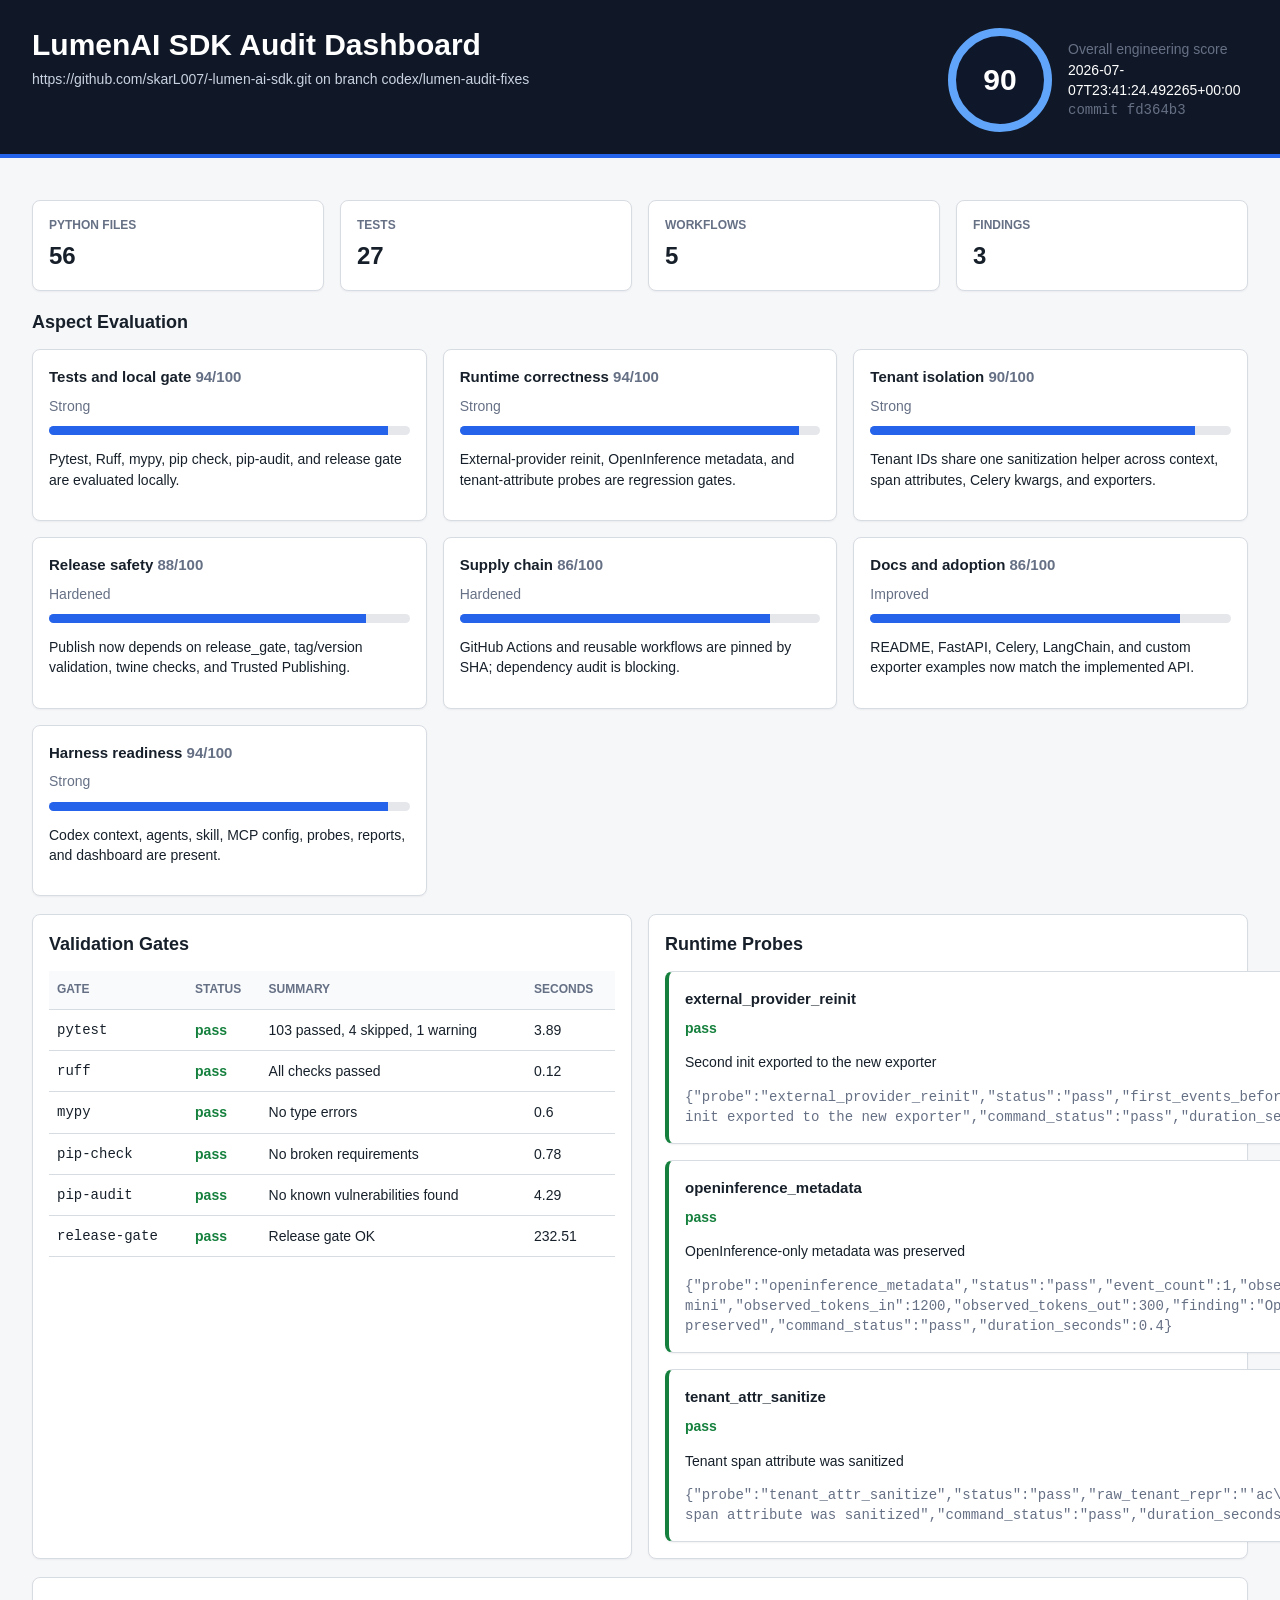
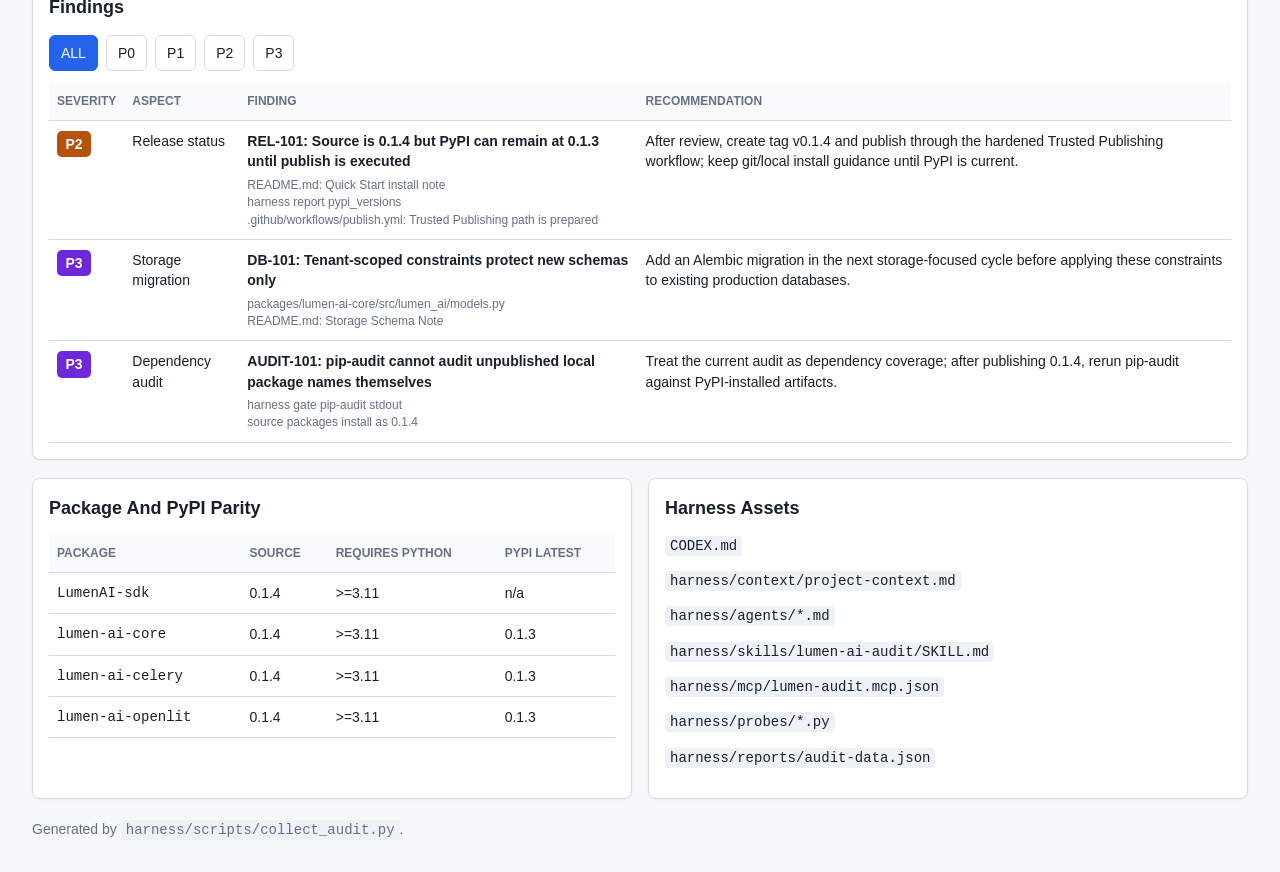
==== harness/dashboard/index.html @ 57452b46 "fix: harden lumen sdk runtime and release gate" ====
<!doctype html>
<html lang="en">
<head>
  <meta charset="utf-8">
  <meta name="viewport" content="width=device-width, initial-scale=1">
  <link rel="icon" href="data:,">
  <title>LumenAI SDK Audit Dashboard</title>
  <style>
    :root {
      --bg: #f6f7f9;
      --panel: #ffffff;
      --ink: #17202a;
      --muted: #667085;
      --line: #d7dce2;
      --blue: #2563eb;
      --green: #15803d;
      --amber: #b45309;
      --red: #b91c1c;
      --violet: #6d28d9;
    }
    * { box-sizing: border-box; }
    body {
      margin: 0;
      background: var(--bg);
      color: var(--ink);
      font-family: Inter, Segoe UI, Arial, sans-serif;
      font-size: 14px;
      line-height: 1.45;
      letter-spacing: 0;
    }
    header {
      background: #101827;
      color: #fff;
      padding: 28px 32px 22px;
      border-bottom: 4px solid var(--blue);
    }
    .wrap { max-width: 1280px; margin: 0 auto; }
    .topline { display: flex; justify-content: space-between; gap: 20px; align-items: flex-start; flex-wrap: wrap; }
    h1 { margin: 0 0 8px; font-size: 30px; line-height: 1.1; font-weight: 760; }
    h2 { margin: 0 0 14px; font-size: 18px; }
    h3 { margin: 0 0 8px; font-size: 15px; }
    .sub { color: #c8d2e0; max-width: 760px; }
    .scorebox {
      display: grid;
      grid-template-columns: 110px 170px;
      gap: 10px;
      align-items: center;
      min-width: 300px;
    }
    .score {
      width: 104px;
      height: 104px;
      border: 8px solid #60a5fa;
      border-radius: 50%;
      display: grid;
      place-items: center;
      font-size: 30px;
      font-weight: 800;
      background: #0f172a;
    }
    main { padding: 24px 32px 40px; }
    .grid { display: grid; gap: 16px; }
    .cols-4 { grid-template-columns: repeat(4, minmax(0, 1fr)); }
    .cols-3 { grid-template-columns: repeat(3, minmax(0, 1fr)); }
    .cols-2 { grid-template-columns: repeat(2, minmax(0, 1fr)); }
    section { margin-top: 18px; }
    .panel {
      background: var(--panel);
      border: 1px solid var(--line);
      border-radius: 8px;
      padding: 16px;
      box-shadow: 0 1px 2px rgba(16, 24, 40, 0.05);
    }
    .metric .label { color: var(--muted); font-size: 12px; text-transform: uppercase; font-weight: 700; }
    .metric .value { font-size: 24px; font-weight: 780; margin-top: 5px; }
    .bar { height: 9px; background: #e5e7eb; border-radius: 99px; overflow: hidden; margin-top: 10px; }
    .bar span { display: block; height: 100%; background: var(--blue); }
    .status-pass { color: var(--green); font-weight: 760; }
    .status-fail { color: var(--red); font-weight: 760; }
    .status-skip { color: var(--amber); font-weight: 760; }
    .filters { display: flex; gap: 8px; flex-wrap: wrap; margin-bottom: 12px; }
    button {
      border: 1px solid var(--line);
      background: #fff;
      color: var(--ink);
      border-radius: 6px;
      min-height: 34px;
      padding: 7px 11px;
      cursor: pointer;
      font: inherit;
    }
    button.active { background: var(--blue); color: #fff; border-color: var(--blue); }
    table { width: 100%; border-collapse: collapse; }
    th, td { border-bottom: 1px solid var(--line); padding: 10px 8px; text-align: left; vertical-align: top; }
    th { font-size: 12px; text-transform: uppercase; color: var(--muted); background: #f8fafc; }
    .sev { display: inline-block; min-width: 34px; text-align: center; border-radius: 5px; padding: 3px 6px; color: #fff; font-weight: 760; }
    .P0 { background: #7f1d1d; }
    .P1 { background: var(--red); }
    .P2 { background: var(--amber); }
    .P3 { background: var(--violet); }
    code { background: #eef2f7; padding: 2px 5px; border-radius: 4px; }
    .muted { color: var(--muted); }
    .mono { font-family: Consolas, ui-monospace, monospace; }
    .finding-title { font-weight: 760; }
    .evidence { color: var(--muted); font-size: 12px; margin-top: 5px; }
    .probe-pass { border-left: 4px solid var(--green); }
    .probe-fail { border-left: 4px solid var(--red); }
    .scroll { overflow-x: auto; }
    footer { color: var(--muted); padding: 20px 0 0; }
    @media (max-width: 900px) {
      header, main { padding-left: 18px; padding-right: 18px; }
      .cols-4, .cols-3, .cols-2 { grid-template-columns: 1fr; }
      .scorebox { grid-template-columns: 1fr; }
    }
  </style>
</head>
<body>
  <script type="application/json" id="audit-data">{"generated_at": "2026-07-07T23:41:24.492265+00:00", "repo": {"branch": "codex/lumen-audit-fixes", "commit": "fd364b3", "status": "## codex/lumen-audit-fixes\n M .github/workflows/benchmark.yml\n M .github/workflows/changelog.yml\n M .github/workflows/ci.yml\n M .github/workflows/linear-sync.yml\n M .github/workflows/publish.yml\n M README.md\n M examples/celery-background-tasks/main.py\n M examples/custom-exporter/main.py\n M examples/fastapi-quickstart/main.py\n M examples/langchain-cost-tracking/main.py\n M packages/lumen-ai-celery/pyproject.toml\n M packages/lumen-ai-celery/src/lumen_ai_celery/instrumentor.py\n M packages/lumen-ai-core/src/lumen_ai/__init__.py\n M packages/lumen-ai-core/src/lumen_ai/models.py\n M packages/lumen-ai-core/src/lumen_ai/processors/__init__.py\n M packages/lumen-ai-core/src/lumen_ai/processors/cost.py\n M packages/lumen-ai-core/src/lumen_ai/processors/normalizer.py\n M packages/lumen-ai-core/src/lumen_ai/processors/tenant.py\n M packages/lumen-ai-core/src/lumen_ai/providers.py\n M packages/lumen-ai-core/src/lumen_ai/sdk.py\n M packages/lumen-ai-core/src/lumen_ai/tracer.py\n M packages/lumen-ai-openlit/pyproject.toml\n M scripts/release_gate.py\n M tests/test_async_redis_exporter.py\n M tests/test_celery_lifecycle.py\n M tests/test_lifecycle.py\n M tests/test_public_api_contract.py\n M tests/test_tenant_sanitize.py\n?? CODEX.md\n?? harness/\n?? packages/lumen-ai-core/src/lumen_ai/runtime.py\n?? tests/test_event_metadata_fallback.py\n?? tests/test_examples_contract.py\n?? tests/test_models_tenant_constraints.py", "remote": "https://github.com/skarL007/-lumen-ai-sdk.git"}, "environment": {"python": "3.12.10 (tags/v3.12.10:0cc8128, Apr  8 2025, 12:21:36) [MSC v.1943 64 bit (AMD64)]", "executable": "<repo>\\.venv\\Scripts\\python.exe", "platform": "win32"}, "inventory": {"file_count": 199, "python_files": 56, "test_files": 27, "workflow_files": 5, "example_dirs": 6, "claude_agents": 6, "harness_agents": 4, "packages": [{"name": "LumenAI-sdk", "version": "0.1.4", "requires_python": ">=3.11", "dependencies": []}, {"name": "lumen-ai-core", "version": "0.1.4", "requires_python": ">=3.11", "dependencies": ["opentelemetry-api>=1.30.0", "opentelemetry-sdk>=1.30.0", "opentelemetry-instrumentation>=0.40b0", "redis>=5.0.0", "sqlalchemy>=2.0.0"]}, {"name": "lumen-ai-celery", "version": "0.1.4", "requires_python": ">=3.11", "dependencies": ["lumen-ai-core>=0.1.4", "celery>=5.3.0", "opentelemetry-instrumentation-celery>=0.40b0"]}, {"name": "lumen-ai-openlit", "version": "0.1.4", "requires_python": ">=3.11", "dependencies": ["lumen-ai-core>=0.1.4", "openlit>=1.0"]}]}, "pypi_versions": [{"package": "lumen-ai-core", "latest": "0.1.3", "status": "pass", "summary": "Passed", "stdout_tail": "lumen-ai-core (0.1.3)\nAvailable versions: 0.1.3, 0.1.2, 0.1.1, 0.1.0\n  INSTALLED: 0.1.4\n  LATEST:    0.1.3"}, {"package": "lumen-ai-celery", "latest": "0.1.3", "status": "pass", "summary": "Passed", "stdout_tail": "lumen-ai-celery (0.1.3)\nAvailable versions: 0.1.3, 0.1.2, 0.1.1, 0.1.0\n  INSTALLED: 0.1.4\n  LATEST:    0.1.3"}, {"package": "lumen-ai-openlit", "latest": "0.1.3", "status": "pass", "summary": "Passed", "stdout_tail": "lumen-ai-openlit (0.1.3)\nAvailable versions: 0.1.3, 0.1.2, 0.1.1, 0.1.0\n  INSTALLED: 0.1.4\n  LATEST:    0.1.3"}], "gates": [{"name": "pytest", "command": "<repo>\\.venv\\Scripts\\python.exe -m pytest tests -q", "exit_code": 0, "status": "pass", "duration_seconds": 3.89, "stdout_tail": ".....ssss............................................................... [ 67%]\n...................................                                      [100%]\n============================== warnings summary ===============================\n.venv\\Lib\\site-packages\\fastapi\\testclient.py:1\n  <repo>\\.venv\\Lib\\site-packages\\fastapi\\testclient.py:1: StarletteDeprecationWarning: Using `httpx` with `starlette.testclient` is deprecated; install `httpx2` instead.\n    from starlette.testclient import TestClient as TestClient  # noqa\n\n-- Docs: https://docs.pytest.org/en/stable/how-to/capture-warnings.html\n103 passed, 4 skipped, 1 warning in 2.91s", "stderr_tail": "", "summary": "103 passed, 4 skipped, 1 warning"}, {"name": "ruff", "command": "<repo>\\.venv\\Scripts\\python.exe -m ruff check packages/lumen-ai-core/src packages/lumen-ai-celery/src packages/lumen-ai-openlit/src --select E,F,W,I --ignore E501", "exit_code": 0, "status": "pass", "duration_seconds": 0.12, "stdout_tail": "All checks passed!", "stderr_tail": "", "summary": "All checks passed"}, {"name": "mypy", "command": "<repo>\\.venv\\Scripts\\python.exe -m mypy packages/lumen-ai-core/src/lumen_ai --ignore-missing-imports --no-error-summary", "exit_code": 0, "status": "pass", "duration_seconds": 0.6, "stdout_tail": "", "stderr_tail": "", "summary": "No type errors"}, {"name": "pip-check", "command": "<repo>\\.venv\\Scripts\\python.exe -m pip check", "exit_code": 0, "status": "pass", "duration_seconds": 0.78, "stdout_tail": "No broken requirements found.", "stderr_tail": "", "summary": "No broken requirements"}, {"name": "pip-audit", "command": "<repo>\\.venv\\Scripts\\python.exe -m pip_audit", "exit_code": 0, "status": "pass", "duration_seconds": 4.29, "stdout_tail": "Name             Skip Reason\n---------------- -------------------------------------------------------------------------------\nlumen-ai-celery  Dependency not found on PyPI and could not be audited: lumen-ai-celery (0.1.4)\nlumen-ai-core    Dependency not found on PyPI and could not be audited: lumen-ai-core (0.1.4)\nlumen-ai-openlit Dependency not found on PyPI and could not be audited: lumen-ai-openlit (0.1.4)", "stderr_tail": "No known vulnerabilities found", "summary": "No known vulnerabilities found"}, {"name": "release-gate", "command": "<repo>\\.venv\\Scripts\\python.exe scripts/release_gate.py", "exit_code": 0, "status": "pass", "duration_seconds": 232.51, "stdout_tail": "ation-httpx, opentelemetry-instrumentation-celery, opentelemetry-instrumentation-asgi, opentelemetry-instrumentation-aiohttp-client, opentelemetry-exporter-otlp-proto-http, opentelemetry-exporter-otlp-proto-grpc, lumen-ai-core, boto3, opentelemetry-instrumentation-starlette, opentelemetry-instrumentation-pyramid, opentelemetry-instrumentation-flask, opentelemetry-instrumentation-fastapi, opentelemetry-instrumentation-falcon, opentelemetry-instrumentation-django, opentelemetry-exporter-otlp, lumen-ai-celery, openlit, lumen-ai-openlit\n\nSuccessfully installed amqp-5.3.1 annotated-types-0.7.0 anthropic-0.116.0 anyio-4.14.1 asgiref-3.11.1 billiard-4.2.4 boto3-1.43.42 botocore-1.43.42 celery-5.6.3 certifi-2026.6.17 charset_normalizer-3.4.9 click-8.4.2 click-didyoumean-0.3.1 click-plugins-1.1.1.2 click-repl-0.3.0 colorama-0.4.6 distro-1.9.0 docstring-parser-0.18.0 googleapis-common-protos-1.75.0 greenlet-3.5.3 grpcio-1.81.1 h11-0.16.0 httpcore-1.0.9 httpx-0.28.1 idna-3.18 jiter-0.16.0 jmespath-1.1.0 kombu-5.6.2 lumen-ai-celery-0.1.4 lumen-ai-core-0.1.4 lumen-ai-openlit-0.1.4 openai-2.44.0 openlit-1.42.0 opentelemetry-api-1.43.0 opentelemetry-exporter-otlp-1.43.0 opentelemetry-exporter-otlp-proto-common-1.43.0 opentelemetry-exporter-otlp-proto-grpc-1.43.0 opentelemetry-exporter-otlp-proto-http-1.43.0 opentelemetry-instrumentation-0.64b0 opentelemetry-instrumentation-aiohttp-client-0.64b0 opentelemetry-instrumentation-asgi-0.64b0 opentelemetry-instrumentation-celery-0.64b0 opentelemetry-instrumentation-django-0.64b0 opentelemetry-instrumentation-falcon-0.64b0 opentelemetry-instrumentation-fastapi-0.64b0 opentelemetry-instrumentation-flask-0.64b0 opentelemetry-instrumentation-httpx-0.64b0 opentelemetry-instrumentation-pyramid-0.64b0 opentelemetry-instrumentation-requests-0.64b0 opentelemetry-instrumentation-starlette-0.64b0 opentelemetry-instrumentation-tornado-0.64b0 opentelemetry-instrumentation-urllib-0.64b0 opentelemetry-instrumentation-urllib3-0.64b0 opentelemetry-instrumentation-wsgi-0.64b0 opentelemetry-proto-1.43.0 opentelemetry-sdk-1.43.0 opentelemetry-semantic-conventions-0.64b0 opentelemetry-util-http-0.64b0 packaging-26.2 prompt-toolkit-3.0.52 protobuf-7.35.1 pydantic-2.13.4 pydantic-core-2.46.4 python-dateutil-2.9.0.post0 redis-8.0.1 requests-2.34.2 s3transfer-0.19.0 schedule-1.2.2 six-1.17.0 sniffio-1.3.1 sqlalchemy-2.0.51 tqdm-4.68.4 typing-extensions-4.16.0 typing-inspection-0.4.2 tzdata-2026.2 tzlocal-5.4.4 urllib3-2.7.0 vine-5.1.0 wcwidth-0.8.2 wrapt-2.2.2 xmltodict-0.15.1\n\n$ <temp>\\lumen-release-gate-d01vh5hf\\sdist-venv\\Scripts\\python.exe -m pip check\nNo broken requirements found.\n\n$ <temp>\\lumen-release-gate-d01vh5hf\\sdist-venv\\Scripts\\python.exe -c import lumen_ai; import lumen_ai.models; from lumen_ai import LumenAI, JsonlExporter, lumen_tenant, reset_tenant_id; from lumen_ai_celery import CeleryInstrumentor; from lumen_ai_openlit import OpenLITBridge; print('Release gate sdist import OK')\nRelease gate sdist import OK\n\nRelease gate OK", "stderr_tail": "* Creating isolated environment: venv+pip...\n* Installing packages in isolated environment:\n  - hatchling\n* Getting build dependencies for sdist...\n* Building sdist...\n* Building wheel from sdist\n* Creating isolated environment: venv+pip...\n* Installing packages in isolated environment:\n  - hatchling\n* Getting build dependencies for wheel...\n* Building wheel...\n* Creating isolated environment: venv+pip...\n* Installing packages in isolated environment:\n  - hatchling\n* Getting build dependencies for sdist...\n* Building sdist...\n* Building wheel from sdist\n* Creating isolated environment: venv+pip...\n* Installing packages in isolated environment:\n  - hatchling\n* Getting build dependencies for wheel...\n* Building wheel...\n* Creating isolated environment: venv+pip...\n* Installing packages in isolated environment:\n  - hatchling\n* Getting build dependencies for sdist...\n* Building sdist...\n* Building wheel from sdist\n* Creating isolated environment: venv+pip...\n* Installing packages in isolated environment:\n  - hatchling\n* Getting build dependencies for wheel...\n* Building wheel...", "summary": "Release gate OK"}], "probes": [{"probe": "external_provider_reinit", "status": "pass", "first_events_before_close": 1, "first_events_after_close": 0, "second_events": 1, "finding": "Second init exported to the new exporter", "command_status": "pass", "duration_seconds": 0.38}, {"probe": "openinference_metadata", "status": "pass", "event_count": 1, "observed_model": "gpt-4o-mini", "observed_tokens_in": 1200, "observed_tokens_out": 300, "finding": "OpenInference-only metadata was preserved", "command_status": "pass", "duration_seconds": 0.4}, {"probe": "tenant_attr_sanitize", "status": "pass", "raw_tenant_repr": "'ac\\nme\\t'", "observed_tenant_repr": "'acme'", "event_count": 1, "finding": "Tenant span attribute was sanitized", "command_status": "pass", "duration_seconds": 0.37}], "findings": [{"id": "REL-101", "severity": "P2", "aspect": "Release status", "title": "Source is 0.1.4 but PyPI can remain at 0.1.3 until publish is executed", "evidence": ["README.md: Quick Start install note", "harness report pypi_versions", ".github/workflows/publish.yml: Trusted Publishing path is prepared"], "recommendation": "After review, create tag v0.1.4 and publish through the hardened Trusted Publishing workflow; keep git/local install guidance until PyPI is current."}, {"id": "DB-101", "severity": "P3", "aspect": "Storage migration", "title": "Tenant-scoped constraints protect new schemas only", "evidence": ["packages/lumen-ai-core/src/lumen_ai/models.py", "README.md: Storage Schema Note"], "recommendation": "Add an Alembic migration in the next storage-focused cycle before applying these constraints to existing production databases."}, {"id": "AUDIT-101", "severity": "P3", "aspect": "Dependency audit", "title": "pip-audit cannot audit unpublished local package names themselves", "evidence": ["harness gate pip-audit stdout", "source packages install as 0.1.4"], "recommendation": "Treat the current audit as dependency coverage; after publishing 0.1.4, rerun pip-audit against PyPI-installed artifacts."}], "aspects": [{"name": "Tests and local gate", "score": 94, "status": "Strong", "note": "Pytest, Ruff, mypy, pip check, pip-audit, and release gate are evaluated locally."}, {"name": "Runtime correctness", "score": 94, "status": "Strong", "note": "External-provider reinit, OpenInference metadata, and tenant-attribute probes are regression gates."}, {"name": "Tenant isolation", "score": 90, "status": "Strong", "note": "Tenant IDs share one sanitization helper across context, span attributes, Celery kwargs, and exporters."}, {"name": "Release safety", "score": 88, "status": "Hardened", "note": "Publish now depends on release_gate, tag/version validation, twine checks, and Trusted Publishing."}, {"name": "Supply chain", "score": 86, "status": "Hardened", "note": "GitHub Actions and reusable workflows are pinned by SHA; dependency audit is blocking."}, {"name": "Docs and adoption", "score": 86, "status": "Improved", "note": "README, FastAPI, Celery, LangChain, and custom exporter examples now match the implemented API."}, {"name": "Harness readiness", "score": 94, "status": "Strong", "note": "Codex context, agents, skill, MCP config, probes, reports, and dashboard are present."}], "overall_score": 90}</script>
  <header>
    <div class="wrap topline">
      <div>
        <h1>LumenAI SDK Audit Dashboard</h1>
        <div class="sub" id="repoLine"></div>
      </div>
      <div class="scorebox">
        <div class="score" id="overallScore"></div>
        <div>
          <div class="muted">Overall engineering score</div>
          <div id="generatedAt"></div>
          <div class="muted mono" id="commitLine"></div>
        </div>
      </div>
    </div>
  </header>
  <main>
    <div class="wrap">
      <section class="grid cols-4" id="metrics"></section>
      <section>
        <h2>Aspect Evaluation</h2>
        <div class="grid cols-3" id="aspects"></div>
      </section>
      <section class="grid cols-2">
        <div class="panel">
          <h2>Validation Gates</h2>
          <div class="scroll"><table id="gates"></table></div>
        </div>
        <div class="panel">
          <h2>Runtime Probes</h2>
          <div class="grid" id="probes"></div>
        </div>
      </section>
      <section class="panel">
        <h2>Findings</h2>
        <div class="filters" id="filters"></div>
        <div class="scroll"><table id="findings"></table></div>
      </section>
      <section class="grid cols-2">
        <div class="panel">
          <h2>Package And PyPI Parity</h2>
          <div class="scroll"><table id="packages"></table></div>
        </div>
        <div class="panel">
          <h2>Harness Assets</h2>
          <div id="assets"></div>
        </div>
      </section>
      <footer>Generated by <code>harness/scripts/collect_audit.py</code>.</footer>
    </div>
  </main>
  <script>
    const data = JSON.parse(document.getElementById('audit-data').textContent);
    const $ = (id) => document.getElementById(id);
    const sevOrder = ['ALL', 'P0', 'P1', 'P2', 'P3'];
    let activeSeverity = 'ALL';

    function esc(value) {
      return String(value ?? '').replace(/[&<>"']/g, c => ({'&':'&amp;','<':'&lt;','>':'&gt;','"':'&quot;',"'":'&#39;'}[c]));
    }
    function statusClass(status) {
      if (status === 'pass') return 'status-pass';
      if (status === 'fail') return 'status-fail';
      return 'status-skip';
    }
    function renderMetrics() {
      const inv = data.inventory;
      const counts = [
        ['Python files', inv.python_files],
        ['Tests', inv.test_files],
        ['Workflows', inv.workflow_files],
        ['Findings', data.findings.length],
      ];
      $('metrics').innerHTML = counts.map(([label, value]) => `<div class="panel metric"><div class="label">${esc(label)}</div><div class="value">${esc(value)}</div></div>`).join('');
    }
    function renderAspects() {
      $('aspects').innerHTML = data.aspects.map(a => `<div class="panel"><h3>${esc(a.name)} <span class="muted">${a.score}/100</span></h3><div class="muted">${esc(a.status)}</div><div class="bar"><span style="width:${a.score}%"></span></div><p>${esc(a.note)}</p></div>`).join('');
    }
    function renderGates() {
      $('gates').innerHTML = '<thead><tr><th>Gate</th><th>Status</th><th>Summary</th><th>Seconds</th></tr></thead><tbody>' +
        data.gates.map(g => `<tr><td class="mono">${esc(g.name)}</td><td class="${statusClass(g.status)}">${esc(g.status)}</td><td>${esc(g.summary)}</td><td>${esc(g.duration_seconds)}</td></tr>`).join('') +
        '</tbody>';
    }
    function renderProbes() {
      $('probes').innerHTML = data.probes.map(p => `<div class="panel probe-${esc(p.status)}"><h3>${esc(p.probe)}</h3><div class="${statusClass(p.status)}">${esc(p.status)}</div><p>${esc(p.finding)}</p><div class="muted mono">${esc(JSON.stringify(p))}</div></div>`).join('');
    }
    function renderFilters() {
      $('filters').innerHTML = sevOrder.map(s => `<button data-sev="${s}" class="${s === activeSeverity ? 'active' : ''}">${s}</button>`).join('');
      $('filters').querySelectorAll('button').forEach(btn => btn.addEventListener('click', () => {
        activeSeverity = btn.dataset.sev;
        renderFilters();
        renderFindings();
      }));
    }
    function renderFindings() {
      const rows = data.findings.filter(f => activeSeverity === 'ALL' || f.severity === activeSeverity);
      $('findings').innerHTML = '<thead><tr><th>Severity</th><th>Aspect</th><th>Finding</th><th>Recommendation</th></tr></thead><tbody>' +
        rows.map(f => `<tr><td><span class="sev ${esc(f.severity)}">${esc(f.severity)}</span></td><td>${esc(f.aspect)}</td><td><div class="finding-title">${esc(f.id)}: ${esc(f.title)}</div><div class="evidence">${f.evidence.map(esc).join('<br>')}</div></td><td>${esc(f.recommendation)}</td></tr>`).join('') +
        '</tbody>';
    }
    function renderPackages() {
      const byName = Object.fromEntries((data.pypi_versions || []).map(p => [p.package, p.latest]));
      $('packages').innerHTML = '<thead><tr><th>Package</th><th>Source</th><th>Requires Python</th><th>PyPI latest</th></tr></thead><tbody>' +
        data.inventory.packages.map(p => `<tr><td class="mono">${esc(p.name)}</td><td>${esc(p.version)}</td><td>${esc(p.requires_python)}</td><td>${esc(byName[p.name] || 'n/a')}</td></tr>`).join('') +
        '</tbody>';
    }
    function renderAssets() {
      const items = [
        'CODEX.md',
        'harness/context/project-context.md',
        'harness/agents/*.md',
        'harness/skills/lumen-ai-audit/SKILL.md',
        'harness/mcp/lumen-audit.mcp.json',
        'harness/probes/*.py',
        'harness/reports/audit-data.json',
      ];
      $('assets').innerHTML = items.map(i => `<p><code>${esc(i)}</code></p>`).join('');
    }
    $('overallScore').textContent = data.overall_score;
    $('repoLine').textContent = `${data.repo.remote} on branch ${data.repo.branch}`;
    $('generatedAt').textContent = data.generated_at;
    $('commitLine').textContent = `commit ${data.repo.commit}`;
    renderMetrics();
    renderAspects();
    renderGates();
    renderProbes();
    renderFilters();
    renderFindings();
    renderPackages();
    renderAssets();
  </script>
</body>
</html>
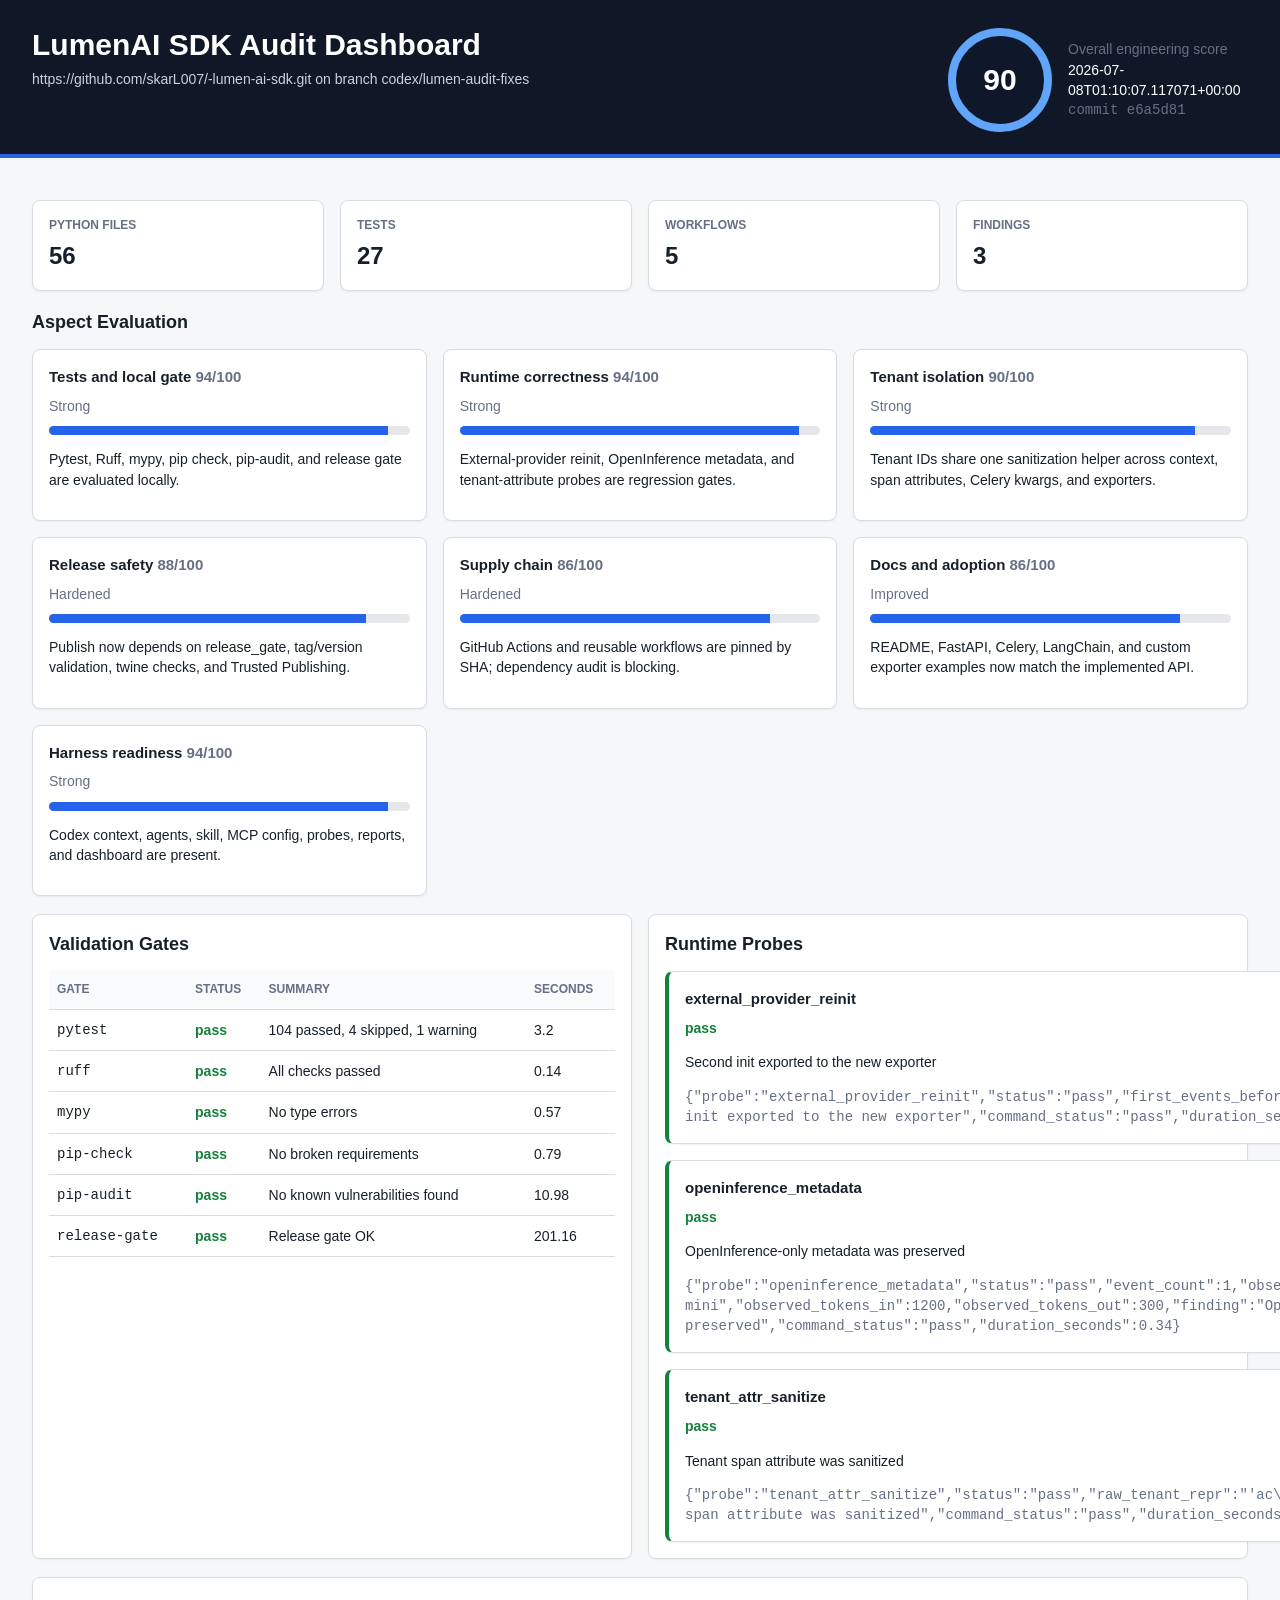
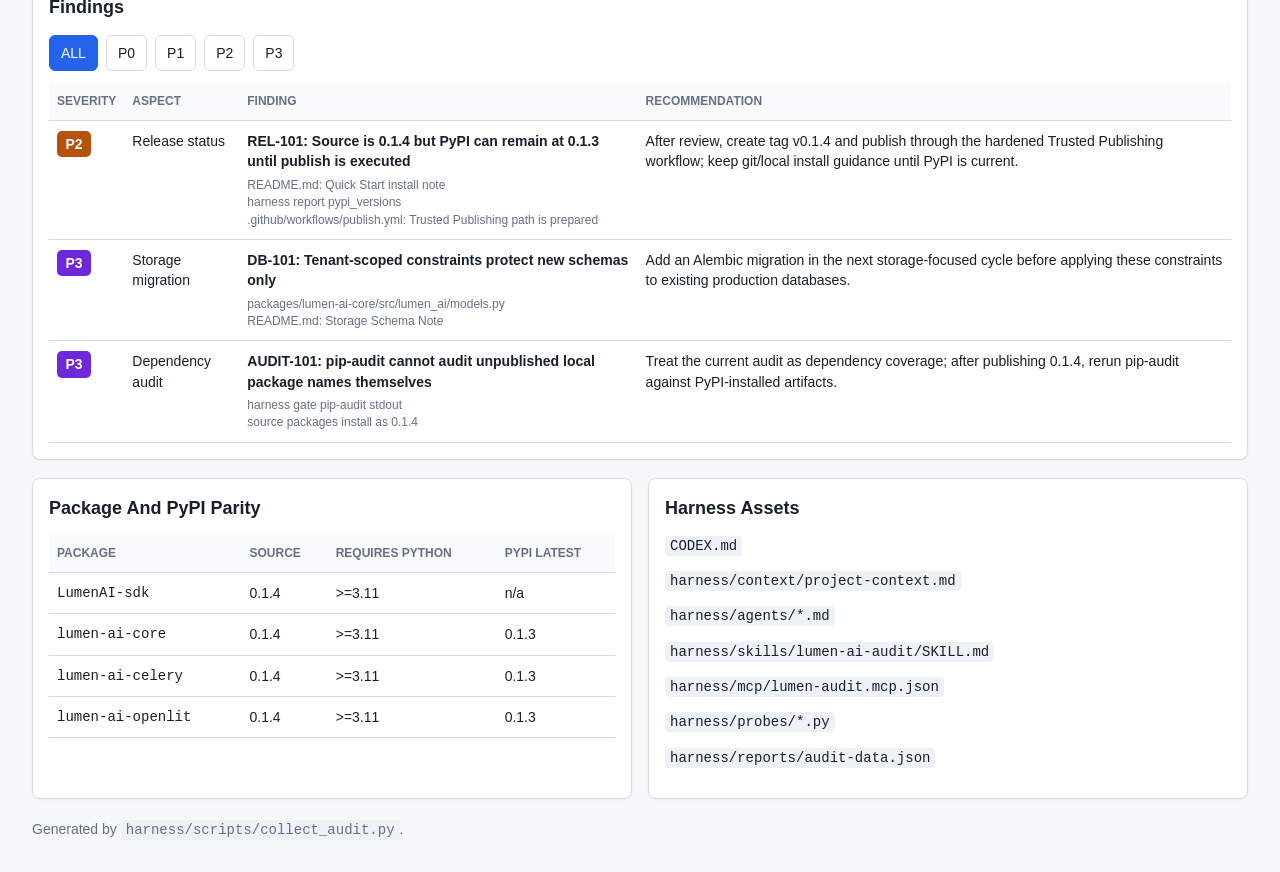
==== commit f448518e: "fix: close async redis shutdown race" ====
--- a/harness/dashboard/index.html
+++ b/harness/dashboard/index.html
@@ -115,7 +115,7 @@
   </style>
 </head>
 <body>
-  <script type="application/json" id="audit-data">{"generated_at": "2026-07-07T23:41:24.492265+00:00", "repo": {"branch": "codex/lumen-audit-fixes", "commit": "fd364b3", "status": "## codex/lumen-audit-fixes\n M .github/workflows/benchmark.yml\n M .github/workflows/changelog.yml\n M .github/workflows/ci.yml\n M .github/workflows/linear-sync.yml\n M .github/workflows/publish.yml\n M README.md\n M examples/celery-background-tasks/main.py\n M examples/custom-exporter/main.py\n M examples/fastapi-quickstart/main.py\n M examples/langchain-cost-tracking/main.py\n M packages/lumen-ai-celery/pyproject.toml\n M packages/lumen-ai-celery/src/lumen_ai_celery/instrumentor.py\n M packages/lumen-ai-core/src/lumen_ai/__init__.py\n M packages/lumen-ai-core/src/lumen_ai/models.py\n M packages/lumen-ai-core/src/lumen_ai/processors/__init__.py\n M packages/lumen-ai-core/src/lumen_ai/processors/cost.py\n M packages/lumen-ai-core/src/lumen_ai/processors/normalizer.py\n M packages/lumen-ai-core/src/lumen_ai/processors/tenant.py\n M packages/lumen-ai-core/src/lumen_ai/providers.py\n M packages/lumen-ai-core/src/lumen_ai/sdk.py\n M packages/lumen-ai-core/src/lumen_ai/tracer.py\n M packages/lumen-ai-openlit/pyproject.toml\n M scripts/release_gate.py\n M tests/test_async_redis_exporter.py\n M tests/test_celery_lifecycle.py\n M tests/test_lifecycle.py\n M tests/test_public_api_contract.py\n M tests/test_tenant_sanitize.py\n?? CODEX.md\n?? harness/\n?? packages/lumen-ai-core/src/lumen_ai/runtime.py\n?? tests/test_event_metadata_fallback.py\n?? tests/test_examples_contract.py\n?? tests/test_models_tenant_constraints.py", "remote": "https://github.com/skarL007/-lumen-ai-sdk.git"}, "environment": {"python": "3.12.10 (tags/v3.12.10:0cc8128, Apr  8 2025, 12:21:36) [MSC v.1943 64 bit (AMD64)]", "executable": "<repo>\\.venv\\Scripts\\python.exe", "platform": "win32"}, "inventory": {"file_count": 199, "python_files": 56, "test_files": 27, "workflow_files": 5, "example_dirs": 6, "claude_agents": 6, "harness_agents": 4, "packages": [{"name": "LumenAI-sdk", "version": "0.1.4", "requires_python": ">=3.11", "dependencies": []}, {"name": "lumen-ai-core", "version": "0.1.4", "requires_python": ">=3.11", "dependencies": ["opentelemetry-api>=1.30.0", "opentelemetry-sdk>=1.30.0", "opentelemetry-instrumentation>=0.40b0", "redis>=5.0.0", "sqlalchemy>=2.0.0"]}, {"name": "lumen-ai-celery", "version": "0.1.4", "requires_python": ">=3.11", "dependencies": ["lumen-ai-core>=0.1.4", "celery>=5.3.0", "opentelemetry-instrumentation-celery>=0.40b0"]}, {"name": "lumen-ai-openlit", "version": "0.1.4", "requires_python": ">=3.11", "dependencies": ["lumen-ai-core>=0.1.4", "openlit>=1.0"]}]}, "pypi_versions": [{"package": "lumen-ai-core", "latest": "0.1.3", "status": "pass", "summary": "Passed", "stdout_tail": "lumen-ai-core (0.1.3)\nAvailable versions: 0.1.3, 0.1.2, 0.1.1, 0.1.0\n  INSTALLED: 0.1.4\n  LATEST:    0.1.3"}, {"package": "lumen-ai-celery", "latest": "0.1.3", "status": "pass", "summary": "Passed", "stdout_tail": "lumen-ai-celery (0.1.3)\nAvailable versions: 0.1.3, 0.1.2, 0.1.1, 0.1.0\n  INSTALLED: 0.1.4\n  LATEST:    0.1.3"}, {"package": "lumen-ai-openlit", "latest": "0.1.3", "status": "pass", "summary": "Passed", "stdout_tail": "lumen-ai-openlit (0.1.3)\nAvailable versions: 0.1.3, 0.1.2, 0.1.1, 0.1.0\n  INSTALLED: 0.1.4\n  LATEST:    0.1.3"}], "gates": [{"name": "pytest", "command": "<repo>\\.venv\\Scripts\\python.exe -m pytest tests -q", "exit_code": 0, "status": "pass", "duration_seconds": 3.89, "stdout_tail": ".....ssss............................................................... [ 67%]\n...................................                                      [100%]\n============================== warnings summary ===============================\n.venv\\Lib\\site-packages\\fastapi\\testclient.py:1\n  <repo>\\.venv\\Lib\\site-packages\\fastapi\\testclient.py:1: StarletteDeprecationWarning: Using `httpx` with `starlette.testclient` is deprecated; install `httpx2` instead.\n    from starlette.testclient import TestClient as TestClient  # noqa\n\n-- Docs: https://docs.pytest.org/en/stable/how-to/capture-warnings.html\n103 passed, 4 skipped, 1 warning in 2.91s", "stderr_tail": "", "summary": "103 passed, 4 skipped, 1 warning"}, {"name": "ruff", "command": "<repo>\\.venv\\Scripts\\python.exe -m ruff check packages/lumen-ai-core/src packages/lumen-ai-celery/src packages/lumen-ai-openlit/src --select E,F,W,I --ignore E501", "exit_code": 0, "status": "pass", "duration_seconds": 0.12, "stdout_tail": "All checks passed!", "stderr_tail": "", "summary": "All checks passed"}, {"name": "mypy", "command": "<repo>\\.venv\\Scripts\\python.exe -m mypy packages/lumen-ai-core/src/lumen_ai --ignore-missing-imports --no-error-summary", "exit_code": 0, "status": "pass", "duration_seconds": 0.6, "stdout_tail": "", "stderr_tail": "", "summary": "No type errors"}, {"name": "pip-check", "command": "<repo>\\.venv\\Scripts\\python.exe -m pip check", "exit_code": 0, "status": "pass", "duration_seconds": 0.78, "stdout_tail": "No broken requirements found.", "stderr_tail": "", "summary": "No broken requirements"}, {"name": "pip-audit", "command": "<repo>\\.venv\\Scripts\\python.exe -m pip_audit", "exit_code": 0, "status": "pass", "duration_seconds": 4.29, "stdout_tail": "Name             Skip Reason\n---------------- -------------------------------------------------------------------------------\nlumen-ai-celery  Dependency not found on PyPI and could not be audited: lumen-ai-celery (0.1.4)\nlumen-ai-core    Dependency not found on PyPI and could not be audited: lumen-ai-core (0.1.4)\nlumen-ai-openlit Dependency not found on PyPI and could not be audited: lumen-ai-openlit (0.1.4)", "stderr_tail": "No known vulnerabilities found", "summary": "No known vulnerabilities found"}, {"name": "release-gate", "command": "<repo>\\.venv\\Scripts\\python.exe scripts/release_gate.py", "exit_code": 0, "status": "pass", "duration_seconds": 232.51, "stdout_tail": "ation-httpx, opentelemetry-instrumentation-celery, opentelemetry-instrumentation-asgi, opentelemetry-instrumentation-aiohttp-client, opentelemetry-exporter-otlp-proto-http, opentelemetry-exporter-otlp-proto-grpc, lumen-ai-core, boto3, opentelemetry-instrumentation-starlette, opentelemetry-instrumentation-pyramid, opentelemetry-instrumentation-flask, opentelemetry-instrumentation-fastapi, opentelemetry-instrumentation-falcon, opentelemetry-instrumentation-django, opentelemetry-exporter-otlp, lumen-ai-celery, openlit, lumen-ai-openlit\n\nSuccessfully installed amqp-5.3.1 annotated-types-0.7.0 anthropic-0.116.0 anyio-4.14.1 asgiref-3.11.1 billiard-4.2.4 boto3-1.43.42 botocore-1.43.42 celery-5.6.3 certifi-2026.6.17 charset_normalizer-3.4.9 click-8.4.2 click-didyoumean-0.3.1 click-plugins-1.1.1.2 click-repl-0.3.0 colorama-0.4.6 distro-1.9.0 docstring-parser-0.18.0 googleapis-common-protos-1.75.0 greenlet-3.5.3 grpcio-1.81.1 h11-0.16.0 httpcore-1.0.9 httpx-0.28.1 idna-3.18 jiter-0.16.0 jmespath-1.1.0 kombu-5.6.2 lumen-ai-celery-0.1.4 lumen-ai-core-0.1.4 lumen-ai-openlit-0.1.4 openai-2.44.0 openlit-1.42.0 opentelemetry-api-1.43.0 opentelemetry-exporter-otlp-1.43.0 opentelemetry-exporter-otlp-proto-common-1.43.0 opentelemetry-exporter-otlp-proto-grpc-1.43.0 opentelemetry-exporter-otlp-proto-http-1.43.0 opentelemetry-instrumentation-0.64b0 opentelemetry-instrumentation-aiohttp-client-0.64b0 opentelemetry-instrumentation-asgi-0.64b0 opentelemetry-instrumentation-celery-0.64b0 opentelemetry-instrumentation-django-0.64b0 opentelemetry-instrumentation-falcon-0.64b0 opentelemetry-instrumentation-fastapi-0.64b0 opentelemetry-instrumentation-flask-0.64b0 opentelemetry-instrumentation-httpx-0.64b0 opentelemetry-instrumentation-pyramid-0.64b0 opentelemetry-instrumentation-requests-0.64b0 opentelemetry-instrumentation-starlette-0.64b0 opentelemetry-instrumentation-tornado-0.64b0 opentelemetry-instrumentation-urllib-0.64b0 opentelemetry-instrumentation-urllib3-0.64b0 opentelemetry-instrumentation-wsgi-0.64b0 opentelemetry-proto-1.43.0 opentelemetry-sdk-1.43.0 opentelemetry-semantic-conventions-0.64b0 opentelemetry-util-http-0.64b0 packaging-26.2 prompt-toolkit-3.0.52 protobuf-7.35.1 pydantic-2.13.4 pydantic-core-2.46.4 python-dateutil-2.9.0.post0 redis-8.0.1 requests-2.34.2 s3transfer-0.19.0 schedule-1.2.2 six-1.17.0 sniffio-1.3.1 sqlalchemy-2.0.51 tqdm-4.68.4 typing-extensions-4.16.0 typing-inspection-0.4.2 tzdata-2026.2 tzlocal-5.4.4 urllib3-2.7.0 vine-5.1.0 wcwidth-0.8.2 wrapt-2.2.2 xmltodict-0.15.1\n\n$ <temp>\\lumen-release-gate-d01vh5hf\\sdist-venv\\Scripts\\python.exe -m pip check\nNo broken requirements found.\n\n$ <temp>\\lumen-release-gate-d01vh5hf\\sdist-venv\\Scripts\\python.exe -c import lumen_ai; import lumen_ai.models; from lumen_ai import LumenAI, JsonlExporter, lumen_tenant, reset_tenant_id; from lumen_ai_celery import CeleryInstrumentor; from lumen_ai_openlit import OpenLITBridge; print('Release gate sdist import OK')\nRelease gate sdist import OK\n\nRelease gate OK", "stderr_tail": "* Creating isolated environment: venv+pip...\n* Installing packages in isolated environment:\n  - hatchling\n* Getting build dependencies for sdist...\n* Building sdist...\n* Building wheel from sdist\n* Creating isolated environment: venv+pip...\n* Installing packages in isolated environment:\n  - hatchling\n* Getting build dependencies for wheel...\n* Building wheel...\n* Creating isolated environment: venv+pip...\n* Installing packages in isolated environment:\n  - hatchling\n* Getting build dependencies for sdist...\n* Building sdist...\n* Building wheel from sdist\n* Creating isolated environment: venv+pip...\n* Installing packages in isolated environment:\n  - hatchling\n* Getting build dependencies for wheel...\n* Building wheel...\n* Creating isolated environment: venv+pip...\n* Installing packages in isolated environment:\n  - hatchling\n* Getting build dependencies for sdist...\n* Building sdist...\n* Building wheel from sdist\n* Creating isolated environment: venv+pip...\n* Installing packages in isolated environment:\n  - hatchling\n* Getting build dependencies for wheel...\n* Building wheel...", "summary": "Release gate OK"}], "probes": [{"probe": "external_provider_reinit", "status": "pass", "first_events_before_close": 1, "first_events_after_close": 0, "second_events": 1, "finding": "Second init exported to the new exporter", "command_status": "pass", "duration_seconds": 0.38}, {"probe": "openinference_metadata", "status": "pass", "event_count": 1, "observed_model": "gpt-4o-mini", "observed_tokens_in": 1200, "observed_tokens_out": 300, "finding": "OpenInference-only metadata was preserved", "command_status": "pass", "duration_seconds": 0.4}, {"probe": "tenant_attr_sanitize", "status": "pass", "raw_tenant_repr": "'ac\\nme\\t'", "observed_tenant_repr": "'acme'", "event_count": 1, "finding": "Tenant span attribute was sanitized", "command_status": "pass", "duration_seconds": 0.37}], "findings": [{"id": "REL-101", "severity": "P2", "aspect": "Release status", "title": "Source is 0.1.4 but PyPI can remain at 0.1.3 until publish is executed", "evidence": ["README.md: Quick Start install note", "harness report pypi_versions", ".github/workflows/publish.yml: Trusted Publishing path is prepared"], "recommendation": "After review, create tag v0.1.4 and publish through the hardened Trusted Publishing workflow; keep git/local install guidance until PyPI is current."}, {"id": "DB-101", "severity": "P3", "aspect": "Storage migration", "title": "Tenant-scoped constraints protect new schemas only", "evidence": ["packages/lumen-ai-core/src/lumen_ai/models.py", "README.md: Storage Schema Note"], "recommendation": "Add an Alembic migration in the next storage-focused cycle before applying these constraints to existing production databases."}, {"id": "AUDIT-101", "severity": "P3", "aspect": "Dependency audit", "title": "pip-audit cannot audit unpublished local package names themselves", "evidence": ["harness gate pip-audit stdout", "source packages install as 0.1.4"], "recommendation": "Treat the current audit as dependency coverage; after publishing 0.1.4, rerun pip-audit against PyPI-installed artifacts."}], "aspects": [{"name": "Tests and local gate", "score": 94, "status": "Strong", "note": "Pytest, Ruff, mypy, pip check, pip-audit, and release gate are evaluated locally."}, {"name": "Runtime correctness", "score": 94, "status": "Strong", "note": "External-provider reinit, OpenInference metadata, and tenant-attribute probes are regression gates."}, {"name": "Tenant isolation", "score": 90, "status": "Strong", "note": "Tenant IDs share one sanitization helper across context, span attributes, Celery kwargs, and exporters."}, {"name": "Release safety", "score": 88, "status": "Hardened", "note": "Publish now depends on release_gate, tag/version validation, twine checks, and Trusted Publishing."}, {"name": "Supply chain", "score": 86, "status": "Hardened", "note": "GitHub Actions and reusable workflows are pinned by SHA; dependency audit is blocking."}, {"name": "Docs and adoption", "score": 86, "status": "Improved", "note": "README, FastAPI, Celery, LangChain, and custom exporter examples now match the implemented API."}, {"name": "Harness readiness", "score": 94, "status": "Strong", "note": "Codex context, agents, skill, MCP config, probes, reports, and dashboard are present."}], "overall_score": 90}</script>
+  <script type="application/json" id="audit-data">{"generated_at": "2026-07-08T01:10:07.117071+00:00", "repo": {"branch": "codex/lumen-audit-fixes", "commit": "e6a5d81", "status": "## codex/lumen-audit-fixes...origin/codex/lumen-audit-fixes\n M harness/agents/dashboard-synthesizer.md\n M harness/agents/docs-adoption-auditor.md\n M harness/agents/release-security-auditor.md\n M harness/agents/sdk-runtime-auditor.md\n M harness/dashboard/index.html\n M harness/mcp/lumen_audit_mcp.py\n M harness/mcp/start-mcp.ps1\n M harness/probes/probe_external_provider_reinit.py\n M harness/probes/probe_openinference_metadata.py\n M harness/probes/probe_tenant_attr_sanitize.py\n M harness/reports/audit-data.json\n M harness/reports/dashboard-screenshot.png\n M harness/skills/lumen-ai-audit/SKILL.md\n M packages/lumen-ai-core/src/lumen_ai/providers.py\n M tests/test_async_redis_exporter.py\n M tests/test_event_metadata_fallback.py", "remote": "https://github.com/skarL007/-lumen-ai-sdk.git"}, "environment": {"python": "3.12.10 (tags/v3.12.10:0cc8128, Apr  8 2025, 12:21:36) [MSC v.1943 64 bit (AMD64)]", "executable": "<repo>\\.venv\\Scripts\\python.exe", "platform": "win32"}, "inventory": {"file_count": 200, "python_files": 56, "test_files": 27, "workflow_files": 5, "example_dirs": 6, "claude_agents": 6, "harness_agents": 4, "packages": [{"name": "LumenAI-sdk", "version": "0.1.4", "requires_python": ">=3.11", "dependencies": []}, {"name": "lumen-ai-core", "version": "0.1.4", "requires_python": ">=3.11", "dependencies": ["opentelemetry-api>=1.30.0", "opentelemetry-sdk>=1.30.0", "opentelemetry-instrumentation>=0.40b0", "redis>=5.0.0", "sqlalchemy>=2.0.0"]}, {"name": "lumen-ai-celery", "version": "0.1.4", "requires_python": ">=3.11", "dependencies": ["lumen-ai-core>=0.1.4", "celery>=5.3.0", "opentelemetry-instrumentation-celery>=0.40b0"]}, {"name": "lumen-ai-openlit", "version": "0.1.4", "requires_python": ">=3.11", "dependencies": ["lumen-ai-core>=0.1.4", "openlit>=1.0"]}]}, "pypi_versions": [{"package": "lumen-ai-core", "latest": "0.1.3", "status": "pass", "summary": "Passed", "stdout_tail": "lumen-ai-core (0.1.3)\nAvailable versions: 0.1.3, 0.1.2, 0.1.1, 0.1.0\n  INSTALLED: 0.1.4\n  LATEST:    0.1.3"}, {"package": "lumen-ai-celery", "latest": "0.1.3", "status": "pass", "summary": "Passed", "stdout_tail": "lumen-ai-celery (0.1.3)\nAvailable versions: 0.1.3, 0.1.2, 0.1.1, 0.1.0\n  INSTALLED: 0.1.4\n  LATEST:    0.1.3"}, {"package": "lumen-ai-openlit", "latest": "0.1.3", "status": "pass", "summary": "Passed", "stdout_tail": "lumen-ai-openlit (0.1.3)\nAvailable versions: 0.1.3, 0.1.2, 0.1.1, 0.1.0\n  INSTALLED: 0.1.4\n  LATEST:    0.1.3"}], "gates": [{"name": "pytest", "command": "<repo>\\.venv\\Scripts\\python.exe -m pytest tests -q", "exit_code": 0, "status": "pass", "duration_seconds": 3.2, "stdout_tail": "......ssss.............................................................. [ 66%]\n....................................                                     [100%]\n============================== warnings summary ===============================\n.venv\\Lib\\site-packages\\fastapi\\testclient.py:1\n  <repo>\\.venv\\Lib\\site-packages\\fastapi\\testclient.py:1: StarletteDeprecationWarning: Using `httpx` with `starlette.testclient` is deprecated; install `httpx2` instead.\n    from starlette.testclient import TestClient as TestClient  # noqa\n\n-- Docs: https://docs.pytest.org/en/stable/how-to/capture-warnings.html\n104 passed, 4 skipped, 1 warning in 2.38s", "stderr_tail": "", "summary": "104 passed, 4 skipped, 1 warning"}, {"name": "ruff", "command": "<repo>\\.venv\\Scripts\\python.exe -m ruff check packages/lumen-ai-core/src packages/lumen-ai-celery/src packages/lumen-ai-openlit/src --select E,F,W,I --ignore E501", "exit_code": 0, "status": "pass", "duration_seconds": 0.14, "stdout_tail": "All checks passed!", "stderr_tail": "", "summary": "All checks passed"}, {"name": "mypy", "command": "<repo>\\.venv\\Scripts\\python.exe -m mypy packages/lumen-ai-core/src/lumen_ai --ignore-missing-imports --no-error-summary", "exit_code": 0, "status": "pass", "duration_seconds": 0.57, "stdout_tail": "", "stderr_tail": "", "summary": "No type errors"}, {"name": "pip-check", "command": "<repo>\\.venv\\Scripts\\python.exe -m pip check", "exit_code": 0, "status": "pass", "duration_seconds": 0.79, "stdout_tail": "No broken requirements found.", "stderr_tail": "", "summary": "No broken requirements"}, {"name": "pip-audit", "command": "<repo>\\.venv\\Scripts\\python.exe -m pip_audit", "exit_code": 0, "status": "pass", "duration_seconds": 10.98, "stdout_tail": "Name             Skip Reason\n---------------- -------------------------------------------------------------------------------\nlumen-ai-celery  Dependency not found on PyPI and could not be audited: lumen-ai-celery (0.1.4)\nlumen-ai-core    Dependency not found on PyPI and could not be audited: lumen-ai-core (0.1.4)\nlumen-ai-openlit Dependency not found on PyPI and could not be audited: lumen-ai-openlit (0.1.4)", "stderr_tail": "No known vulnerabilities found", "summary": "No known vulnerabilities found"}, {"name": "release-gate", "command": "<repo>\\.venv\\Scripts\\python.exe scripts/release_gate.py", "exit_code": 0, "status": "pass", "duration_seconds": 201.16, "stdout_tail": "ation-httpx, opentelemetry-instrumentation-celery, opentelemetry-instrumentation-asgi, opentelemetry-instrumentation-aiohttp-client, opentelemetry-exporter-otlp-proto-http, opentelemetry-exporter-otlp-proto-grpc, lumen-ai-core, boto3, opentelemetry-instrumentation-starlette, opentelemetry-instrumentation-pyramid, opentelemetry-instrumentation-flask, opentelemetry-instrumentation-fastapi, opentelemetry-instrumentation-falcon, opentelemetry-instrumentation-django, opentelemetry-exporter-otlp, lumen-ai-celery, openlit, lumen-ai-openlit\n\nSuccessfully installed amqp-5.3.1 annotated-types-0.7.0 anthropic-0.116.0 anyio-4.14.1 asgiref-3.11.1 billiard-4.2.4 boto3-1.43.42 botocore-1.43.42 celery-5.6.3 certifi-2026.6.17 charset_normalizer-3.4.9 click-8.4.2 click-didyoumean-0.3.1 click-plugins-1.1.1.2 click-repl-0.3.0 colorama-0.4.6 distro-1.9.0 docstring-parser-0.18.0 googleapis-common-protos-1.75.0 greenlet-3.5.3 grpcio-1.81.1 h11-0.16.0 httpcore-1.0.9 httpx-0.28.1 idna-3.18 jiter-0.16.0 jmespath-1.1.0 kombu-5.6.2 lumen-ai-celery-0.1.4 lumen-ai-core-0.1.4 lumen-ai-openlit-0.1.4 openai-2.44.0 openlit-1.42.0 opentelemetry-api-1.43.0 opentelemetry-exporter-otlp-1.43.0 opentelemetry-exporter-otlp-proto-common-1.43.0 opentelemetry-exporter-otlp-proto-grpc-1.43.0 opentelemetry-exporter-otlp-proto-http-1.43.0 opentelemetry-instrumentation-0.64b0 opentelemetry-instrumentation-aiohttp-client-0.64b0 opentelemetry-instrumentation-asgi-0.64b0 opentelemetry-instrumentation-celery-0.64b0 opentelemetry-instrumentation-django-0.64b0 opentelemetry-instrumentation-falcon-0.64b0 opentelemetry-instrumentation-fastapi-0.64b0 opentelemetry-instrumentation-flask-0.64b0 opentelemetry-instrumentation-httpx-0.64b0 opentelemetry-instrumentation-pyramid-0.64b0 opentelemetry-instrumentation-requests-0.64b0 opentelemetry-instrumentation-starlette-0.64b0 opentelemetry-instrumentation-tornado-0.64b0 opentelemetry-instrumentation-urllib-0.64b0 opentelemetry-instrumentation-urllib3-0.64b0 opentelemetry-instrumentation-wsgi-0.64b0 opentelemetry-proto-1.43.0 opentelemetry-sdk-1.43.0 opentelemetry-semantic-conventions-0.64b0 opentelemetry-util-http-0.64b0 packaging-26.2 prompt-toolkit-3.0.52 protobuf-7.35.1 pydantic-2.13.4 pydantic-core-2.46.4 python-dateutil-2.9.0.post0 redis-8.0.1 requests-2.34.2 s3transfer-0.19.0 schedule-1.2.2 six-1.17.0 sniffio-1.3.1 sqlalchemy-2.0.51 tqdm-4.68.4 typing-extensions-4.16.0 typing-inspection-0.4.2 tzdata-2026.2 tzlocal-5.4.4 urllib3-2.7.0 vine-5.1.0 wcwidth-0.8.2 wrapt-2.2.2 xmltodict-0.15.1\n\n$ <temp>\\lumen-release-gate-wr1low_8\\sdist-venv\\Scripts\\python.exe -m pip check\nNo broken requirements found.\n\n$ <temp>\\lumen-release-gate-wr1low_8\\sdist-venv\\Scripts\\python.exe -c import lumen_ai; import lumen_ai.models; from lumen_ai import LumenAI, JsonlExporter, lumen_tenant, reset_tenant_id; from lumen_ai_celery import CeleryInstrumentor; from lumen_ai_openlit import OpenLITBridge; print('Release gate sdist import OK')\nRelease gate sdist import OK\n\nRelease gate OK", "stderr_tail": "* Creating isolated environment: venv+pip...\n* Installing packages in isolated environment:\n  - hatchling\n* Getting build dependencies for sdist...\n* Building sdist...\n* Building wheel from sdist\n* Creating isolated environment: venv+pip...\n* Installing packages in isolated environment:\n  - hatchling\n* Getting build dependencies for wheel...\n* Building wheel...\n* Creating isolated environment: venv+pip...\n* Installing packages in isolated environment:\n  - hatchling\n* Getting build dependencies for sdist...\n* Building sdist...\n* Building wheel from sdist\n* Creating isolated environment: venv+pip...\n* Installing packages in isolated environment:\n  - hatchling\n* Getting build dependencies for wheel...\n* Building wheel...\n* Creating isolated environment: venv+pip...\n* Installing packages in isolated environment:\n  - hatchling\n* Getting build dependencies for sdist...\n* Building sdist...\n* Building wheel from sdist\n* Creating isolated environment: venv+pip...\n* Installing packages in isolated environment:\n  - hatchling\n* Getting build dependencies for wheel...\n* Building wheel...", "summary": "Release gate OK"}], "probes": [{"probe": "external_provider_reinit", "status": "pass", "first_events_before_close": 1, "first_events_after_close": 0, "second_events": 1, "finding": "Second init exported to the new exporter", "command_status": "pass", "duration_seconds": 0.35}, {"probe": "openinference_metadata", "status": "pass", "event_count": 1, "observed_model": "gpt-4o-mini", "observed_tokens_in": 1200, "observed_tokens_out": 300, "finding": "OpenInference-only metadata was preserved", "command_status": "pass", "duration_seconds": 0.34}, {"probe": "tenant_attr_sanitize", "status": "pass", "raw_tenant_repr": "'ac\\nme\\t'", "observed_tenant_repr": "'acme'", "event_count": 1, "finding": "Tenant span attribute was sanitized", "command_status": "pass", "duration_seconds": 0.31}], "findings": [{"id": "REL-101", "severity": "P2", "aspect": "Release status", "title": "Source is 0.1.4 but PyPI can remain at 0.1.3 until publish is executed", "evidence": ["README.md: Quick Start install note", "harness report pypi_versions", ".github/workflows/publish.yml: Trusted Publishing path is prepared"], "recommendation": "After review, create tag v0.1.4 and publish through the hardened Trusted Publishing workflow; keep git/local install guidance until PyPI is current."}, {"id": "DB-101", "severity": "P3", "aspect": "Storage migration", "title": "Tenant-scoped constraints protect new schemas only", "evidence": ["packages/lumen-ai-core/src/lumen_ai/models.py", "README.md: Storage Schema Note"], "recommendation": "Add an Alembic migration in the next storage-focused cycle before applying these constraints to existing production databases."}, {"id": "AUDIT-101", "severity": "P3", "aspect": "Dependency audit", "title": "pip-audit cannot audit unpublished local package names themselves", "evidence": ["harness gate pip-audit stdout", "source packages install as 0.1.4"], "recommendation": "Treat the current audit as dependency coverage; after publishing 0.1.4, rerun pip-audit against PyPI-installed artifacts."}], "aspects": [{"name": "Tests and local gate", "score": 94, "status": "Strong", "note": "Pytest, Ruff, mypy, pip check, pip-audit, and release gate are evaluated locally."}, {"name": "Runtime correctness", "score": 94, "status": "Strong", "note": "External-provider reinit, OpenInference metadata, and tenant-attribute probes are regression gates."}, {"name": "Tenant isolation", "score": 90, "status": "Strong", "note": "Tenant IDs share one sanitization helper across context, span attributes, Celery kwargs, and exporters."}, {"name": "Release safety", "score": 88, "status": "Hardened", "note": "Publish now depends on release_gate, tag/version validation, twine checks, and Trusted Publishing."}, {"name": "Supply chain", "score": 86, "status": "Hardened", "note": "GitHub Actions and reusable workflows are pinned by SHA; dependency audit is blocking."}, {"name": "Docs and adoption", "score": 86, "status": "Improved", "note": "README, FastAPI, Celery, LangChain, and custom exporter examples now match the implemented API."}, {"name": "Harness readiness", "score": 94, "status": "Strong", "note": "Codex context, agents, skill, MCP config, probes, reports, and dashboard are present."}], "overall_score": 90}</script>
   <header>
     <div class="wrap topline">
       <div>
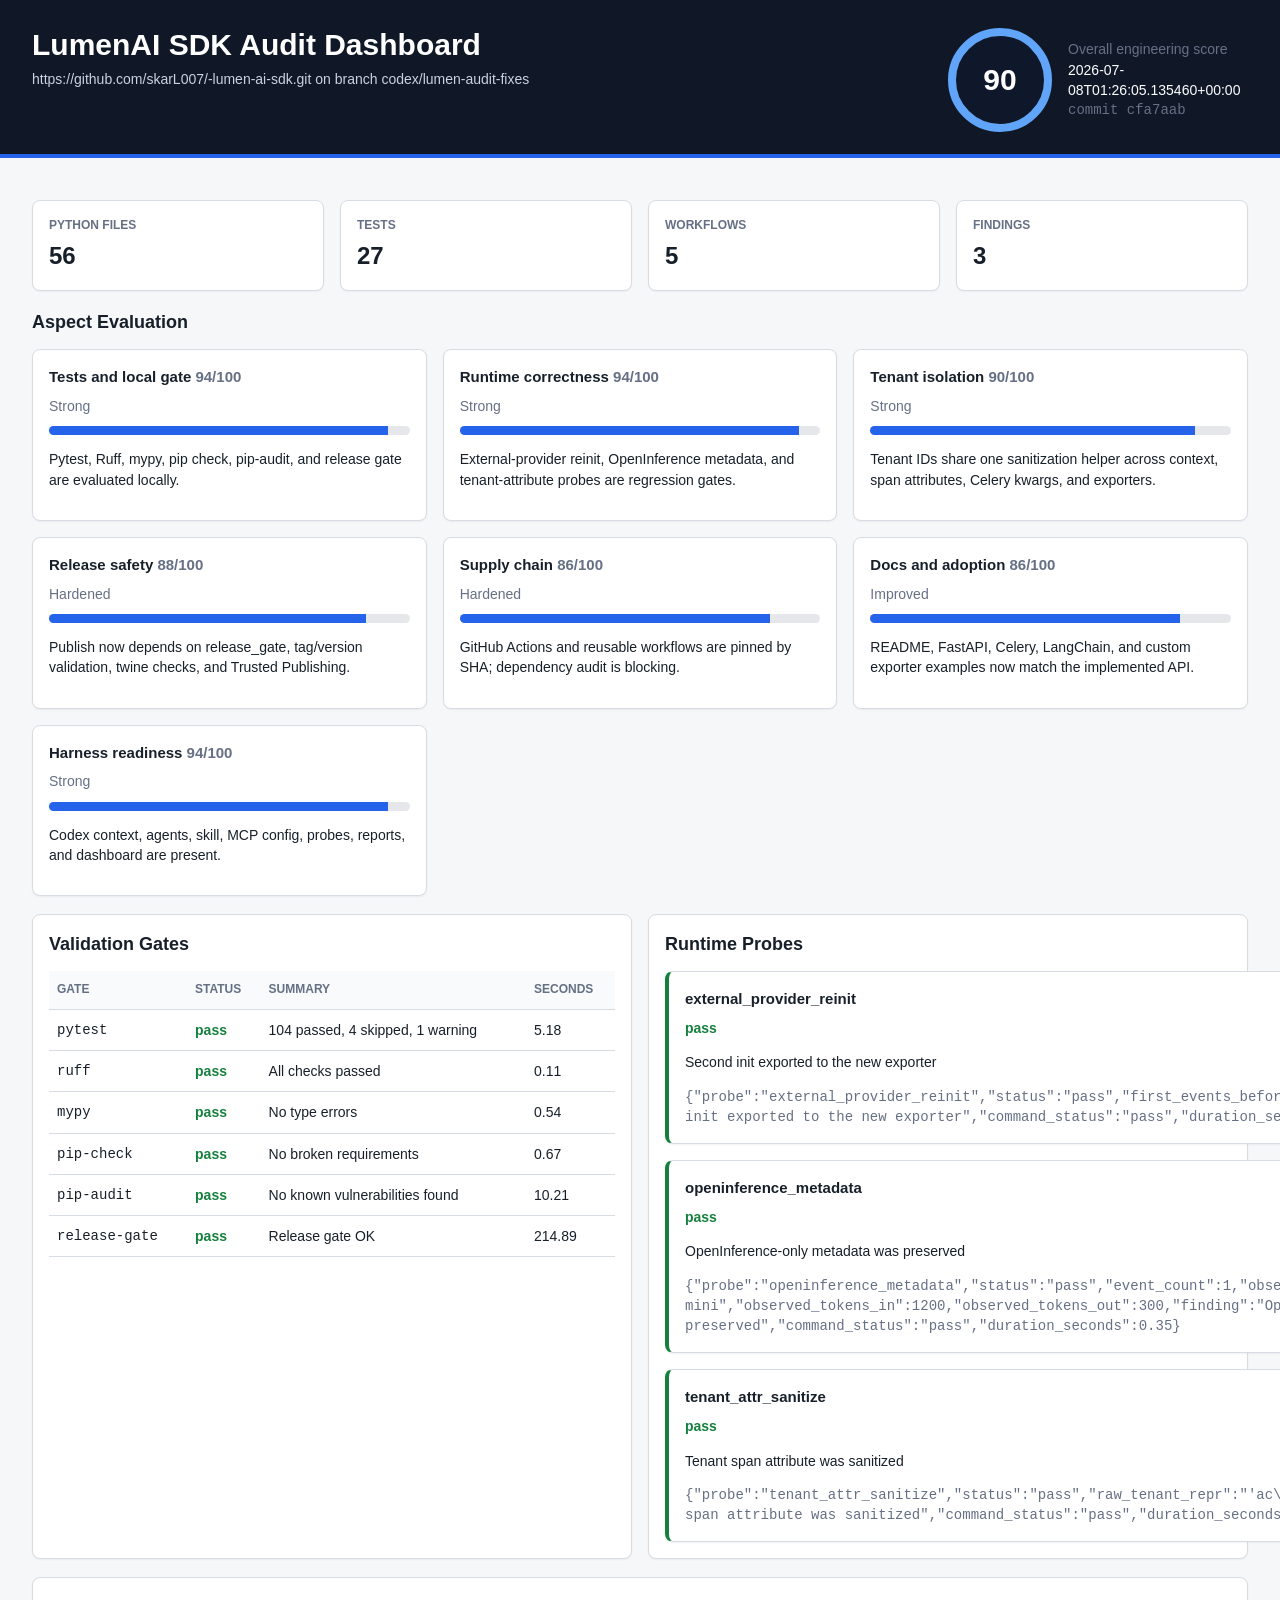
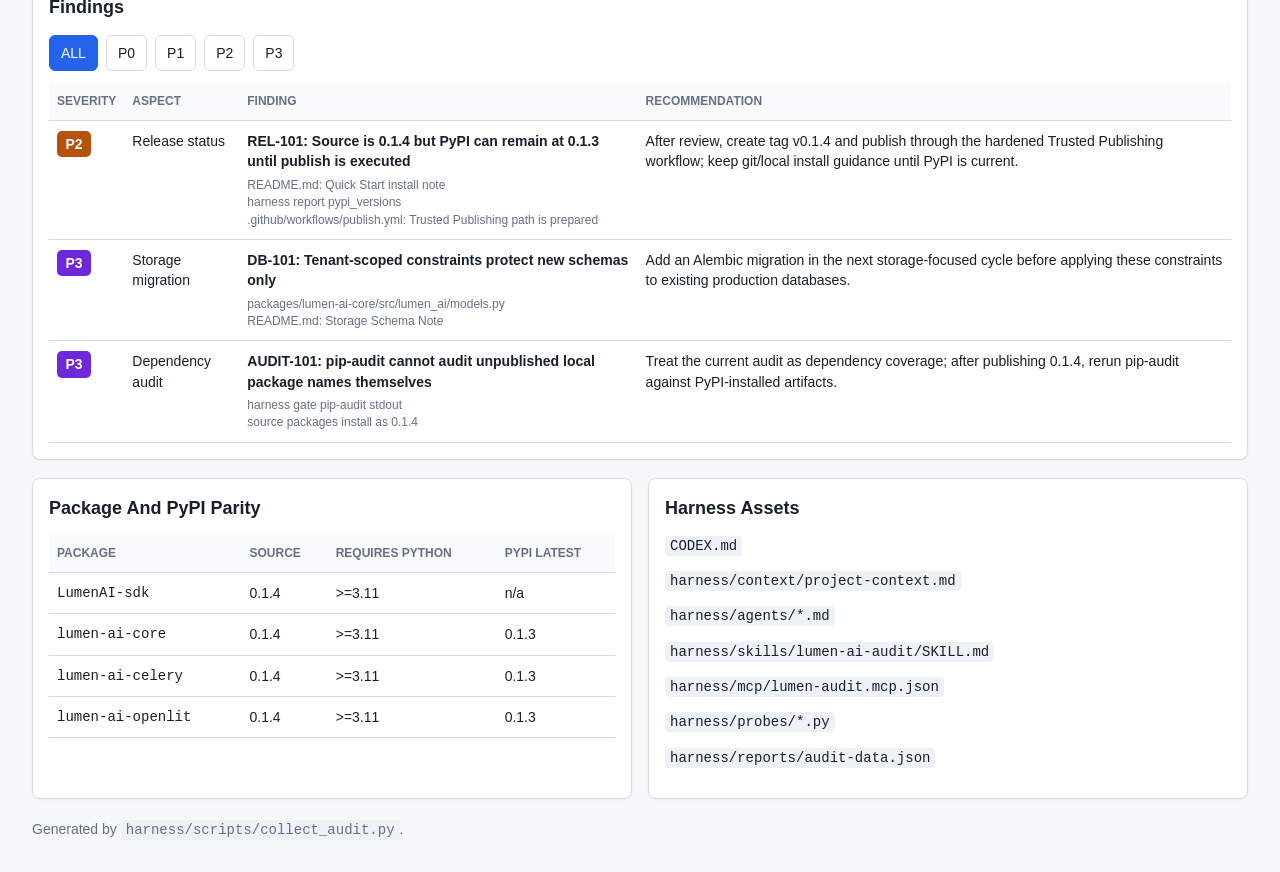
==== commit ad202de4: "chore: refresh audit dashboard after readme" ====
--- a/harness/dashboard/index.html
+++ b/harness/dashboard/index.html
@@ -115,7 +115,7 @@
   </style>
 </head>
 <body>
-  <script type="application/json" id="audit-data">{"generated_at": "2026-07-08T01:10:07.117071+00:00", "repo": {"branch": "codex/lumen-audit-fixes", "commit": "e6a5d81", "status": "## codex/lumen-audit-fixes...origin/codex/lumen-audit-fixes\n M harness/agents/dashboard-synthesizer.md\n M harness/agents/docs-adoption-auditor.md\n M harness/agents/release-security-auditor.md\n M harness/agents/sdk-runtime-auditor.md\n M harness/dashboard/index.html\n M harness/mcp/lumen_audit_mcp.py\n M harness/mcp/start-mcp.ps1\n M harness/probes/probe_external_provider_reinit.py\n M harness/probes/probe_openinference_metadata.py\n M harness/probes/probe_tenant_attr_sanitize.py\n M harness/reports/audit-data.json\n M harness/reports/dashboard-screenshot.png\n M harness/skills/lumen-ai-audit/SKILL.md\n M packages/lumen-ai-core/src/lumen_ai/providers.py\n M tests/test_async_redis_exporter.py\n M tests/test_event_metadata_fallback.py", "remote": "https://github.com/skarL007/-lumen-ai-sdk.git"}, "environment": {"python": "3.12.10 (tags/v3.12.10:0cc8128, Apr  8 2025, 12:21:36) [MSC v.1943 64 bit (AMD64)]", "executable": "<repo>\\.venv\\Scripts\\python.exe", "platform": "win32"}, "inventory": {"file_count": 200, "python_files": 56, "test_files": 27, "workflow_files": 5, "example_dirs": 6, "claude_agents": 6, "harness_agents": 4, "packages": [{"name": "LumenAI-sdk", "version": "0.1.4", "requires_python": ">=3.11", "dependencies": []}, {"name": "lumen-ai-core", "version": "0.1.4", "requires_python": ">=3.11", "dependencies": ["opentelemetry-api>=1.30.0", "opentelemetry-sdk>=1.30.0", "opentelemetry-instrumentation>=0.40b0", "redis>=5.0.0", "sqlalchemy>=2.0.0"]}, {"name": "lumen-ai-celery", "version": "0.1.4", "requires_python": ">=3.11", "dependencies": ["lumen-ai-core>=0.1.4", "celery>=5.3.0", "opentelemetry-instrumentation-celery>=0.40b0"]}, {"name": "lumen-ai-openlit", "version": "0.1.4", "requires_python": ">=3.11", "dependencies": ["lumen-ai-core>=0.1.4", "openlit>=1.0"]}]}, "pypi_versions": [{"package": "lumen-ai-core", "latest": "0.1.3", "status": "pass", "summary": "Passed", "stdout_tail": "lumen-ai-core (0.1.3)\nAvailable versions: 0.1.3, 0.1.2, 0.1.1, 0.1.0\n  INSTALLED: 0.1.4\n  LATEST:    0.1.3"}, {"package": "lumen-ai-celery", "latest": "0.1.3", "status": "pass", "summary": "Passed", "stdout_tail": "lumen-ai-celery (0.1.3)\nAvailable versions: 0.1.3, 0.1.2, 0.1.1, 0.1.0\n  INSTALLED: 0.1.4\n  LATEST:    0.1.3"}, {"package": "lumen-ai-openlit", "latest": "0.1.3", "status": "pass", "summary": "Passed", "stdout_tail": "lumen-ai-openlit (0.1.3)\nAvailable versions: 0.1.3, 0.1.2, 0.1.1, 0.1.0\n  INSTALLED: 0.1.4\n  LATEST:    0.1.3"}], "gates": [{"name": "pytest", "command": "<repo>\\.venv\\Scripts\\python.exe -m pytest tests -q", "exit_code": 0, "status": "pass", "duration_seconds": 3.2, "stdout_tail": "......ssss.............................................................. [ 66%]\n....................................                                     [100%]\n============================== warnings summary ===============================\n.venv\\Lib\\site-packages\\fastapi\\testclient.py:1\n  <repo>\\.venv\\Lib\\site-packages\\fastapi\\testclient.py:1: StarletteDeprecationWarning: Using `httpx` with `starlette.testclient` is deprecated; install `httpx2` instead.\n    from starlette.testclient import TestClient as TestClient  # noqa\n\n-- Docs: https://docs.pytest.org/en/stable/how-to/capture-warnings.html\n104 passed, 4 skipped, 1 warning in 2.38s", "stderr_tail": "", "summary": "104 passed, 4 skipped, 1 warning"}, {"name": "ruff", "command": "<repo>\\.venv\\Scripts\\python.exe -m ruff check packages/lumen-ai-core/src packages/lumen-ai-celery/src packages/lumen-ai-openlit/src --select E,F,W,I --ignore E501", "exit_code": 0, "status": "pass", "duration_seconds": 0.14, "stdout_tail": "All checks passed!", "stderr_tail": "", "summary": "All checks passed"}, {"name": "mypy", "command": "<repo>\\.venv\\Scripts\\python.exe -m mypy packages/lumen-ai-core/src/lumen_ai --ignore-missing-imports --no-error-summary", "exit_code": 0, "status": "pass", "duration_seconds": 0.57, "stdout_tail": "", "stderr_tail": "", "summary": "No type errors"}, {"name": "pip-check", "command": "<repo>\\.venv\\Scripts\\python.exe -m pip check", "exit_code": 0, "status": "pass", "duration_seconds": 0.79, "stdout_tail": "No broken requirements found.", "stderr_tail": "", "summary": "No broken requirements"}, {"name": "pip-audit", "command": "<repo>\\.venv\\Scripts\\python.exe -m pip_audit", "exit_code": 0, "status": "pass", "duration_seconds": 10.98, "stdout_tail": "Name             Skip Reason\n---------------- -------------------------------------------------------------------------------\nlumen-ai-celery  Dependency not found on PyPI and could not be audited: lumen-ai-celery (0.1.4)\nlumen-ai-core    Dependency not found on PyPI and could not be audited: lumen-ai-core (0.1.4)\nlumen-ai-openlit Dependency not found on PyPI and could not be audited: lumen-ai-openlit (0.1.4)", "stderr_tail": "No known vulnerabilities found", "summary": "No known vulnerabilities found"}, {"name": "release-gate", "command": "<repo>\\.venv\\Scripts\\python.exe scripts/release_gate.py", "exit_code": 0, "status": "pass", "duration_seconds": 201.16, "stdout_tail": "ation-httpx, opentelemetry-instrumentation-celery, opentelemetry-instrumentation-asgi, opentelemetry-instrumentation-aiohttp-client, opentelemetry-exporter-otlp-proto-http, opentelemetry-exporter-otlp-proto-grpc, lumen-ai-core, boto3, opentelemetry-instrumentation-starlette, opentelemetry-instrumentation-pyramid, opentelemetry-instrumentation-flask, opentelemetry-instrumentation-fastapi, opentelemetry-instrumentation-falcon, opentelemetry-instrumentation-django, opentelemetry-exporter-otlp, lumen-ai-celery, openlit, lumen-ai-openlit\n\nSuccessfully installed amqp-5.3.1 annotated-types-0.7.0 anthropic-0.116.0 anyio-4.14.1 asgiref-3.11.1 billiard-4.2.4 boto3-1.43.42 botocore-1.43.42 celery-5.6.3 certifi-2026.6.17 charset_normalizer-3.4.9 click-8.4.2 click-didyoumean-0.3.1 click-plugins-1.1.1.2 click-repl-0.3.0 colorama-0.4.6 distro-1.9.0 docstring-parser-0.18.0 googleapis-common-protos-1.75.0 greenlet-3.5.3 grpcio-1.81.1 h11-0.16.0 httpcore-1.0.9 httpx-0.28.1 idna-3.18 jiter-0.16.0 jmespath-1.1.0 kombu-5.6.2 lumen-ai-celery-0.1.4 lumen-ai-core-0.1.4 lumen-ai-openlit-0.1.4 openai-2.44.0 openlit-1.42.0 opentelemetry-api-1.43.0 opentelemetry-exporter-otlp-1.43.0 opentelemetry-exporter-otlp-proto-common-1.43.0 opentelemetry-exporter-otlp-proto-grpc-1.43.0 opentelemetry-exporter-otlp-proto-http-1.43.0 opentelemetry-instrumentation-0.64b0 opentelemetry-instrumentation-aiohttp-client-0.64b0 opentelemetry-instrumentation-asgi-0.64b0 opentelemetry-instrumentation-celery-0.64b0 opentelemetry-instrumentation-django-0.64b0 opentelemetry-instrumentation-falcon-0.64b0 opentelemetry-instrumentation-fastapi-0.64b0 opentelemetry-instrumentation-flask-0.64b0 opentelemetry-instrumentation-httpx-0.64b0 opentelemetry-instrumentation-pyramid-0.64b0 opentelemetry-instrumentation-requests-0.64b0 opentelemetry-instrumentation-starlette-0.64b0 opentelemetry-instrumentation-tornado-0.64b0 opentelemetry-instrumentation-urllib-0.64b0 opentelemetry-instrumentation-urllib3-0.64b0 opentelemetry-instrumentation-wsgi-0.64b0 opentelemetry-proto-1.43.0 opentelemetry-sdk-1.43.0 opentelemetry-semantic-conventions-0.64b0 opentelemetry-util-http-0.64b0 packaging-26.2 prompt-toolkit-3.0.52 protobuf-7.35.1 pydantic-2.13.4 pydantic-core-2.46.4 python-dateutil-2.9.0.post0 redis-8.0.1 requests-2.34.2 s3transfer-0.19.0 schedule-1.2.2 six-1.17.0 sniffio-1.3.1 sqlalchemy-2.0.51 tqdm-4.68.4 typing-extensions-4.16.0 typing-inspection-0.4.2 tzdata-2026.2 tzlocal-5.4.4 urllib3-2.7.0 vine-5.1.0 wcwidth-0.8.2 wrapt-2.2.2 xmltodict-0.15.1\n\n$ <temp>\\lumen-release-gate-wr1low_8\\sdist-venv\\Scripts\\python.exe -m pip check\nNo broken requirements found.\n\n$ <temp>\\lumen-release-gate-wr1low_8\\sdist-venv\\Scripts\\python.exe -c import lumen_ai; import lumen_ai.models; from lumen_ai import LumenAI, JsonlExporter, lumen_tenant, reset_tenant_id; from lumen_ai_celery import CeleryInstrumentor; from lumen_ai_openlit import OpenLITBridge; print('Release gate sdist import OK')\nRelease gate sdist import OK\n\nRelease gate OK", "stderr_tail": "* Creating isolated environment: venv+pip...\n* Installing packages in isolated environment:\n  - hatchling\n* Getting build dependencies for sdist...\n* Building sdist...\n* Building wheel from sdist\n* Creating isolated environment: venv+pip...\n* Installing packages in isolated environment:\n  - hatchling\n* Getting build dependencies for wheel...\n* Building wheel...\n* Creating isolated environment: venv+pip...\n* Installing packages in isolated environment:\n  - hatchling\n* Getting build dependencies for sdist...\n* Building sdist...\n* Building wheel from sdist\n* Creating isolated environment: venv+pip...\n* Installing packages in isolated environment:\n  - hatchling\n* Getting build dependencies for wheel...\n* Building wheel...\n* Creating isolated environment: venv+pip...\n* Installing packages in isolated environment:\n  - hatchling\n* Getting build dependencies for sdist...\n* Building sdist...\n* Building wheel from sdist\n* Creating isolated environment: venv+pip...\n* Installing packages in isolated environment:\n  - hatchling\n* Getting build dependencies for wheel...\n* Building wheel...", "summary": "Release gate OK"}], "probes": [{"probe": "external_provider_reinit", "status": "pass", "first_events_before_close": 1, "first_events_after_close": 0, "second_events": 1, "finding": "Second init exported to the new exporter", "command_status": "pass", "duration_seconds": 0.35}, {"probe": "openinference_metadata", "status": "pass", "event_count": 1, "observed_model": "gpt-4o-mini", "observed_tokens_in": 1200, "observed_tokens_out": 300, "finding": "OpenInference-only metadata was preserved", "command_status": "pass", "duration_seconds": 0.34}, {"probe": "tenant_attr_sanitize", "status": "pass", "raw_tenant_repr": "'ac\\nme\\t'", "observed_tenant_repr": "'acme'", "event_count": 1, "finding": "Tenant span attribute was sanitized", "command_status": "pass", "duration_seconds": 0.31}], "findings": [{"id": "REL-101", "severity": "P2", "aspect": "Release status", "title": "Source is 0.1.4 but PyPI can remain at 0.1.3 until publish is executed", "evidence": ["README.md: Quick Start install note", "harness report pypi_versions", ".github/workflows/publish.yml: Trusted Publishing path is prepared"], "recommendation": "After review, create tag v0.1.4 and publish through the hardened Trusted Publishing workflow; keep git/local install guidance until PyPI is current."}, {"id": "DB-101", "severity": "P3", "aspect": "Storage migration", "title": "Tenant-scoped constraints protect new schemas only", "evidence": ["packages/lumen-ai-core/src/lumen_ai/models.py", "README.md: Storage Schema Note"], "recommendation": "Add an Alembic migration in the next storage-focused cycle before applying these constraints to existing production databases."}, {"id": "AUDIT-101", "severity": "P3", "aspect": "Dependency audit", "title": "pip-audit cannot audit unpublished local package names themselves", "evidence": ["harness gate pip-audit stdout", "source packages install as 0.1.4"], "recommendation": "Treat the current audit as dependency coverage; after publishing 0.1.4, rerun pip-audit against PyPI-installed artifacts."}], "aspects": [{"name": "Tests and local gate", "score": 94, "status": "Strong", "note": "Pytest, Ruff, mypy, pip check, pip-audit, and release gate are evaluated locally."}, {"name": "Runtime correctness", "score": 94, "status": "Strong", "note": "External-provider reinit, OpenInference metadata, and tenant-attribute probes are regression gates."}, {"name": "Tenant isolation", "score": 90, "status": "Strong", "note": "Tenant IDs share one sanitization helper across context, span attributes, Celery kwargs, and exporters."}, {"name": "Release safety", "score": 88, "status": "Hardened", "note": "Publish now depends on release_gate, tag/version validation, twine checks, and Trusted Publishing."}, {"name": "Supply chain", "score": 86, "status": "Hardened", "note": "GitHub Actions and reusable workflows are pinned by SHA; dependency audit is blocking."}, {"name": "Docs and adoption", "score": 86, "status": "Improved", "note": "README, FastAPI, Celery, LangChain, and custom exporter examples now match the implemented API."}, {"name": "Harness readiness", "score": 94, "status": "Strong", "note": "Codex context, agents, skill, MCP config, probes, reports, and dashboard are present."}], "overall_score": 90}</script>
+  <script type="application/json" id="audit-data">{"generated_at": "2026-07-08T01:26:05.135460+00:00", "repo": {"branch": "codex/lumen-audit-fixes", "commit": "cfa7aab", "status": "## codex/lumen-audit-fixes...origin/codex/lumen-audit-fixes [ahead 1]", "remote": "https://github.com/skarL007/-lumen-ai-sdk.git"}, "environment": {"python": "3.12.10 (tags/v3.12.10:0cc8128, Apr  8 2025, 12:21:36) [MSC v.1943 64 bit (AMD64)]", "executable": "<repo>\\.venv\\Scripts\\python.exe", "platform": "win32"}, "inventory": {"file_count": 200, "python_files": 56, "test_files": 27, "workflow_files": 5, "example_dirs": 6, "claude_agents": 6, "harness_agents": 4, "packages": [{"name": "LumenAI-sdk", "version": "0.1.4", "requires_python": ">=3.11", "dependencies": []}, {"name": "lumen-ai-core", "version": "0.1.4", "requires_python": ">=3.11", "dependencies": ["opentelemetry-api>=1.30.0", "opentelemetry-sdk>=1.30.0", "opentelemetry-instrumentation>=0.40b0", "redis>=5.0.0", "sqlalchemy>=2.0.0"]}, {"name": "lumen-ai-celery", "version": "0.1.4", "requires_python": ">=3.11", "dependencies": ["lumen-ai-core>=0.1.4", "celery>=5.3.0", "opentelemetry-instrumentation-celery>=0.40b0"]}, {"name": "lumen-ai-openlit", "version": "0.1.4", "requires_python": ">=3.11", "dependencies": ["lumen-ai-core>=0.1.4", "openlit>=1.0"]}]}, "pypi_versions": [{"package": "lumen-ai-core", "latest": "0.1.3", "status": "pass", "summary": "Passed", "stdout_tail": "lumen-ai-core (0.1.3)\nAvailable versions: 0.1.3, 0.1.2, 0.1.1, 0.1.0\n  INSTALLED: 0.1.4\n  LATEST:    0.1.3"}, {"package": "lumen-ai-celery", "latest": "0.1.3", "status": "pass", "summary": "Passed", "stdout_tail": "lumen-ai-celery (0.1.3)\nAvailable versions: 0.1.3, 0.1.2, 0.1.1, 0.1.0\n  INSTALLED: 0.1.4\n  LATEST:    0.1.3"}, {"package": "lumen-ai-openlit", "latest": "0.1.3", "status": "pass", "summary": "Passed", "stdout_tail": "lumen-ai-openlit (0.1.3)\nAvailable versions: 0.1.3, 0.1.2, 0.1.1, 0.1.0\n  INSTALLED: 0.1.4\n  LATEST:    0.1.3"}], "gates": [{"name": "pytest", "command": "<repo>\\.venv\\Scripts\\python.exe -m pytest tests -q", "exit_code": 0, "status": "pass", "duration_seconds": 5.18, "stdout_tail": "......ssss.............................................................. [ 66%]\n....................................                                     [100%]\n============================== warnings summary ===============================\n.venv\\Lib\\site-packages\\fastapi\\testclient.py:1\n  <repo>\\.venv\\Lib\\site-packages\\fastapi\\testclient.py:1: StarletteDeprecationWarning: Using `httpx` with `starlette.testclient` is deprecated; install `httpx2` instead.\n    from starlette.testclient import TestClient as TestClient  # noqa\n\n-- Docs: https://docs.pytest.org/en/stable/how-to/capture-warnings.html\n104 passed, 4 skipped, 1 warning in 4.34s", "stderr_tail": "", "summary": "104 passed, 4 skipped, 1 warning"}, {"name": "ruff", "command": "<repo>\\.venv\\Scripts\\python.exe -m ruff check packages/lumen-ai-core/src packages/lumen-ai-celery/src packages/lumen-ai-openlit/src --select E,F,W,I --ignore E501", "exit_code": 0, "status": "pass", "duration_seconds": 0.11, "stdout_tail": "All checks passed!", "stderr_tail": "", "summary": "All checks passed"}, {"name": "mypy", "command": "<repo>\\.venv\\Scripts\\python.exe -m mypy packages/lumen-ai-core/src/lumen_ai --ignore-missing-imports --no-error-summary", "exit_code": 0, "status": "pass", "duration_seconds": 0.54, "stdout_tail": "", "stderr_tail": "", "summary": "No type errors"}, {"name": "pip-check", "command": "<repo>\\.venv\\Scripts\\python.exe -m pip check", "exit_code": 0, "status": "pass", "duration_seconds": 0.67, "stdout_tail": "No broken requirements found.", "stderr_tail": "", "summary": "No broken requirements"}, {"name": "pip-audit", "command": "<repo>\\.venv\\Scripts\\python.exe -m pip_audit", "exit_code": 0, "status": "pass", "duration_seconds": 10.21, "stdout_tail": "Name             Skip Reason\n---------------- -------------------------------------------------------------------------------\nlumen-ai-celery  Dependency not found on PyPI and could not be audited: lumen-ai-celery (0.1.4)\nlumen-ai-core    Dependency not found on PyPI and could not be audited: lumen-ai-core (0.1.4)\nlumen-ai-openlit Dependency not found on PyPI and could not be audited: lumen-ai-openlit (0.1.4)", "stderr_tail": "No known vulnerabilities found", "summary": "No known vulnerabilities found"}, {"name": "release-gate", "command": "<repo>\\.venv\\Scripts\\python.exe scripts/release_gate.py", "exit_code": 0, "status": "pass", "duration_seconds": 214.89, "stdout_tail": "ation-httpx, opentelemetry-instrumentation-celery, opentelemetry-instrumentation-asgi, opentelemetry-instrumentation-aiohttp-client, opentelemetry-exporter-otlp-proto-http, opentelemetry-exporter-otlp-proto-grpc, lumen-ai-core, boto3, opentelemetry-instrumentation-starlette, opentelemetry-instrumentation-pyramid, opentelemetry-instrumentation-flask, opentelemetry-instrumentation-fastapi, opentelemetry-instrumentation-falcon, opentelemetry-instrumentation-django, opentelemetry-exporter-otlp, lumen-ai-celery, openlit, lumen-ai-openlit\n\nSuccessfully installed amqp-5.3.1 annotated-types-0.7.0 anthropic-0.116.0 anyio-4.14.1 asgiref-3.11.1 billiard-4.2.4 boto3-1.43.42 botocore-1.43.42 celery-5.6.3 certifi-2026.6.17 charset_normalizer-3.4.9 click-8.4.2 click-didyoumean-0.3.1 click-plugins-1.1.1.2 click-repl-0.3.0 colorama-0.4.6 distro-1.9.0 docstring-parser-0.18.0 googleapis-common-protos-1.75.0 greenlet-3.5.3 grpcio-1.81.1 h11-0.16.0 httpcore-1.0.9 httpx-0.28.1 idna-3.18 jiter-0.16.0 jmespath-1.1.0 kombu-5.6.2 lumen-ai-celery-0.1.4 lumen-ai-core-0.1.4 lumen-ai-openlit-0.1.4 openai-2.44.0 openlit-1.42.0 opentelemetry-api-1.43.0 opentelemetry-exporter-otlp-1.43.0 opentelemetry-exporter-otlp-proto-common-1.43.0 opentelemetry-exporter-otlp-proto-grpc-1.43.0 opentelemetry-exporter-otlp-proto-http-1.43.0 opentelemetry-instrumentation-0.64b0 opentelemetry-instrumentation-aiohttp-client-0.64b0 opentelemetry-instrumentation-asgi-0.64b0 opentelemetry-instrumentation-celery-0.64b0 opentelemetry-instrumentation-django-0.64b0 opentelemetry-instrumentation-falcon-0.64b0 opentelemetry-instrumentation-fastapi-0.64b0 opentelemetry-instrumentation-flask-0.64b0 opentelemetry-instrumentation-httpx-0.64b0 opentelemetry-instrumentation-pyramid-0.64b0 opentelemetry-instrumentation-requests-0.64b0 opentelemetry-instrumentation-starlette-0.64b0 opentelemetry-instrumentation-tornado-0.64b0 opentelemetry-instrumentation-urllib-0.64b0 opentelemetry-instrumentation-urllib3-0.64b0 opentelemetry-instrumentation-wsgi-0.64b0 opentelemetry-proto-1.43.0 opentelemetry-sdk-1.43.0 opentelemetry-semantic-conventions-0.64b0 opentelemetry-util-http-0.64b0 packaging-26.2 prompt-toolkit-3.0.52 protobuf-7.35.1 pydantic-2.13.4 pydantic-core-2.46.4 python-dateutil-2.9.0.post0 redis-8.0.1 requests-2.34.2 s3transfer-0.19.0 schedule-1.2.2 six-1.17.0 sniffio-1.3.1 sqlalchemy-2.0.51 tqdm-4.68.4 typing-extensions-4.16.0 typing-inspection-0.4.2 tzdata-2026.2 tzlocal-5.4.4 urllib3-2.7.0 vine-5.1.0 wcwidth-0.8.2 wrapt-2.2.2 xmltodict-0.15.1\n\n$ <temp>\\lumen-release-gate-p6rn9zm0\\sdist-venv\\Scripts\\python.exe -m pip check\nNo broken requirements found.\n\n$ <temp>\\lumen-release-gate-p6rn9zm0\\sdist-venv\\Scripts\\python.exe -c import lumen_ai; import lumen_ai.models; from lumen_ai import LumenAI, JsonlExporter, lumen_tenant, reset_tenant_id; from lumen_ai_celery import CeleryInstrumentor; from lumen_ai_openlit import OpenLITBridge; print('Release gate sdist import OK')\nRelease gate sdist import OK\n\nRelease gate OK", "stderr_tail": "* Creating isolated environment: venv+pip...\n* Installing packages in isolated environment:\n  - hatchling\n* Getting build dependencies for sdist...\n* Building sdist...\n* Building wheel from sdist\n* Creating isolated environment: venv+pip...\n* Installing packages in isolated environment:\n  - hatchling\n* Getting build dependencies for wheel...\n* Building wheel...\n* Creating isolated environment: venv+pip...\n* Installing packages in isolated environment:\n  - hatchling\n* Getting build dependencies for sdist...\n* Building sdist...\n* Building wheel from sdist\n* Creating isolated environment: venv+pip...\n* Installing packages in isolated environment:\n  - hatchling\n* Getting build dependencies for wheel...\n* Building wheel...\n* Creating isolated environment: venv+pip...\n* Installing packages in isolated environment:\n  - hatchling\n* Getting build dependencies for sdist...\n* Building sdist...\n* Building wheel from sdist\n* Creating isolated environment: venv+pip...\n* Installing packages in isolated environment:\n  - hatchling\n* Getting build dependencies for wheel...\n* Building wheel...", "summary": "Release gate OK"}], "probes": [{"probe": "external_provider_reinit", "status": "pass", "first_events_before_close": 1, "first_events_after_close": 0, "second_events": 1, "finding": "Second init exported to the new exporter", "command_status": "pass", "duration_seconds": 0.36}, {"probe": "openinference_metadata", "status": "pass", "event_count": 1, "observed_model": "gpt-4o-mini", "observed_tokens_in": 1200, "observed_tokens_out": 300, "finding": "OpenInference-only metadata was preserved", "command_status": "pass", "duration_seconds": 0.35}, {"probe": "tenant_attr_sanitize", "status": "pass", "raw_tenant_repr": "'ac\\nme\\t'", "observed_tenant_repr": "'acme'", "event_count": 1, "finding": "Tenant span attribute was sanitized", "command_status": "pass", "duration_seconds": 0.41}], "findings": [{"id": "REL-101", "severity": "P2", "aspect": "Release status", "title": "Source is 0.1.4 but PyPI can remain at 0.1.3 until publish is executed", "evidence": ["README.md: Quick Start install note", "harness report pypi_versions", ".github/workflows/publish.yml: Trusted Publishing path is prepared"], "recommendation": "After review, create tag v0.1.4 and publish through the hardened Trusted Publishing workflow; keep git/local install guidance until PyPI is current."}, {"id": "DB-101", "severity": "P3", "aspect": "Storage migration", "title": "Tenant-scoped constraints protect new schemas only", "evidence": ["packages/lumen-ai-core/src/lumen_ai/models.py", "README.md: Storage Schema Note"], "recommendation": "Add an Alembic migration in the next storage-focused cycle before applying these constraints to existing production databases."}, {"id": "AUDIT-101", "severity": "P3", "aspect": "Dependency audit", "title": "pip-audit cannot audit unpublished local package names themselves", "evidence": ["harness gate pip-audit stdout", "source packages install as 0.1.4"], "recommendation": "Treat the current audit as dependency coverage; after publishing 0.1.4, rerun pip-audit against PyPI-installed artifacts."}], "aspects": [{"name": "Tests and local gate", "score": 94, "status": "Strong", "note": "Pytest, Ruff, mypy, pip check, pip-audit, and release gate are evaluated locally."}, {"name": "Runtime correctness", "score": 94, "status": "Strong", "note": "External-provider reinit, OpenInference metadata, and tenant-attribute probes are regression gates."}, {"name": "Tenant isolation", "score": 90, "status": "Strong", "note": "Tenant IDs share one sanitization helper across context, span attributes, Celery kwargs, and exporters."}, {"name": "Release safety", "score": 88, "status": "Hardened", "note": "Publish now depends on release_gate, tag/version validation, twine checks, and Trusted Publishing."}, {"name": "Supply chain", "score": 86, "status": "Hardened", "note": "GitHub Actions and reusable workflows are pinned by SHA; dependency audit is blocking."}, {"name": "Docs and adoption", "score": 86, "status": "Improved", "note": "README, FastAPI, Celery, LangChain, and custom exporter examples now match the implemented API."}, {"name": "Harness readiness", "score": 94, "status": "Strong", "note": "Codex context, agents, skill, MCP config, probes, reports, and dashboard are present."}], "overall_score": 90}</script>
   <header>
     <div class="wrap topline">
       <div>
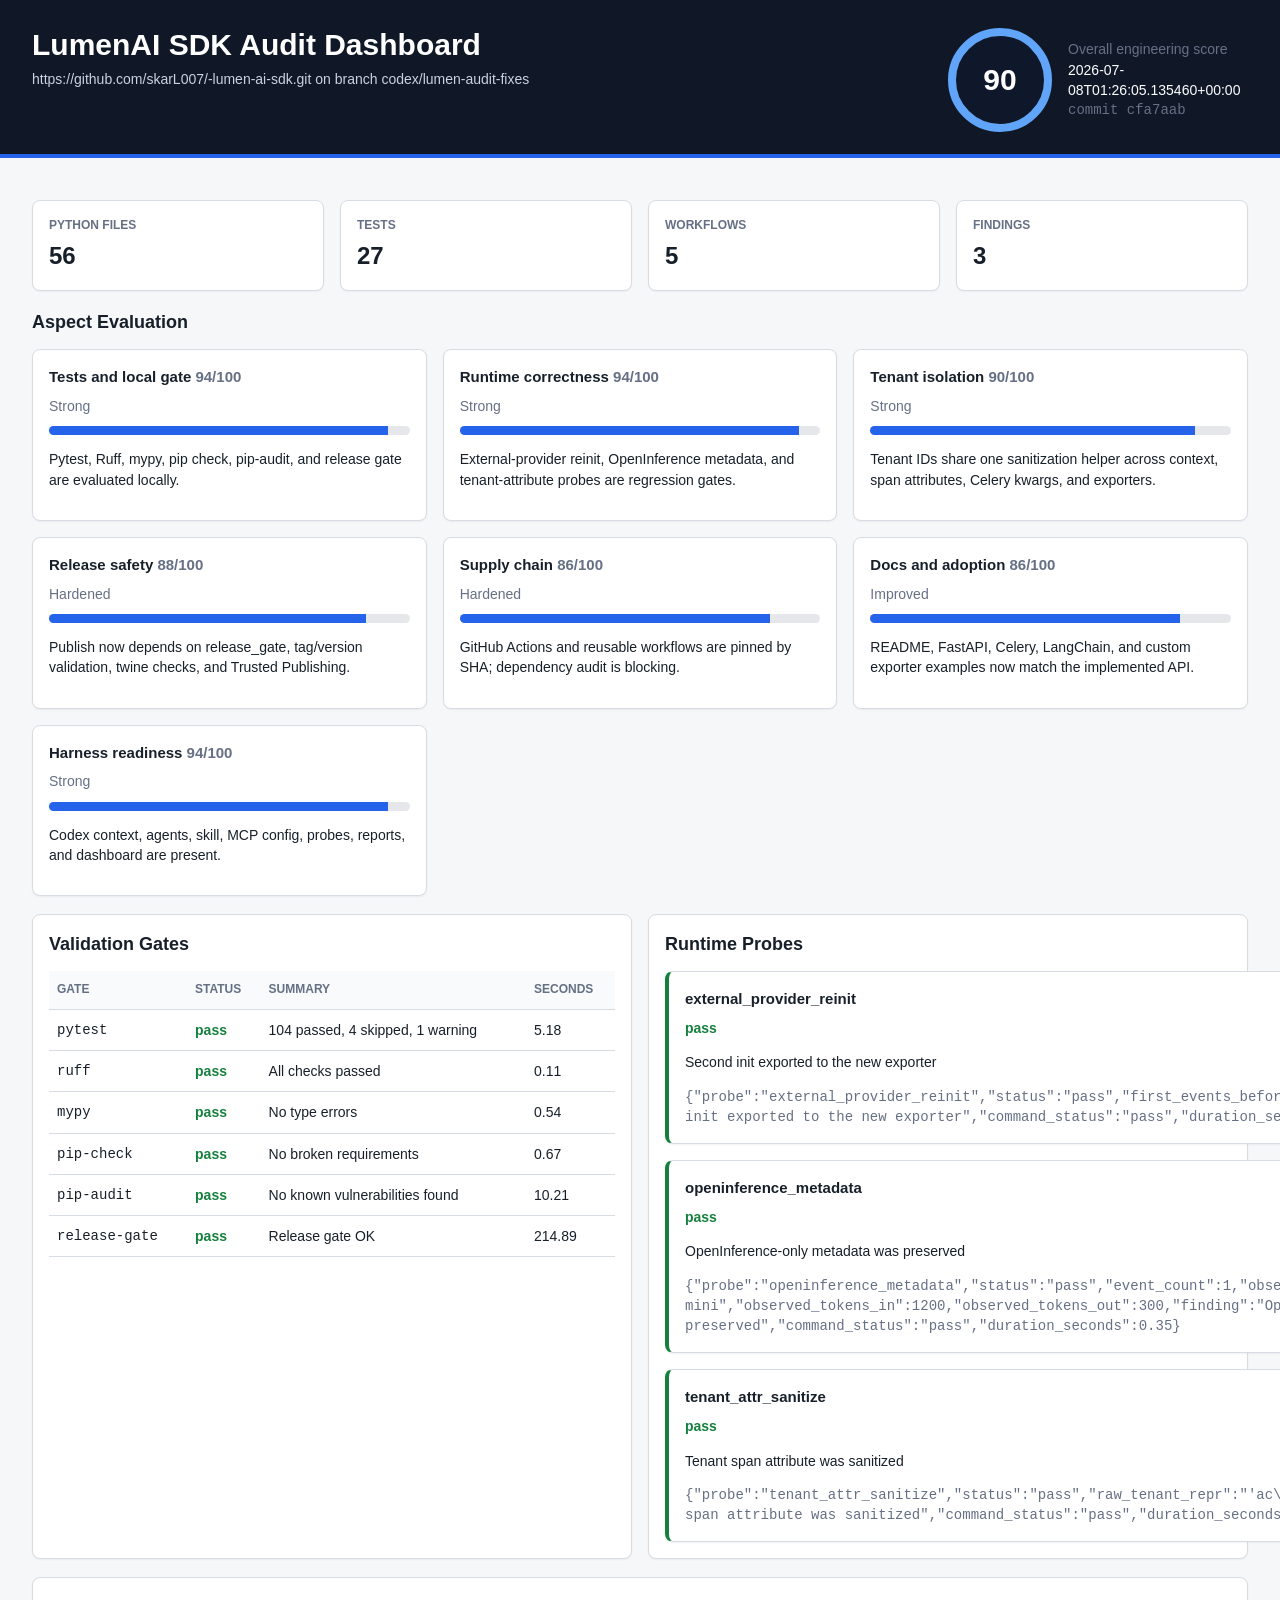
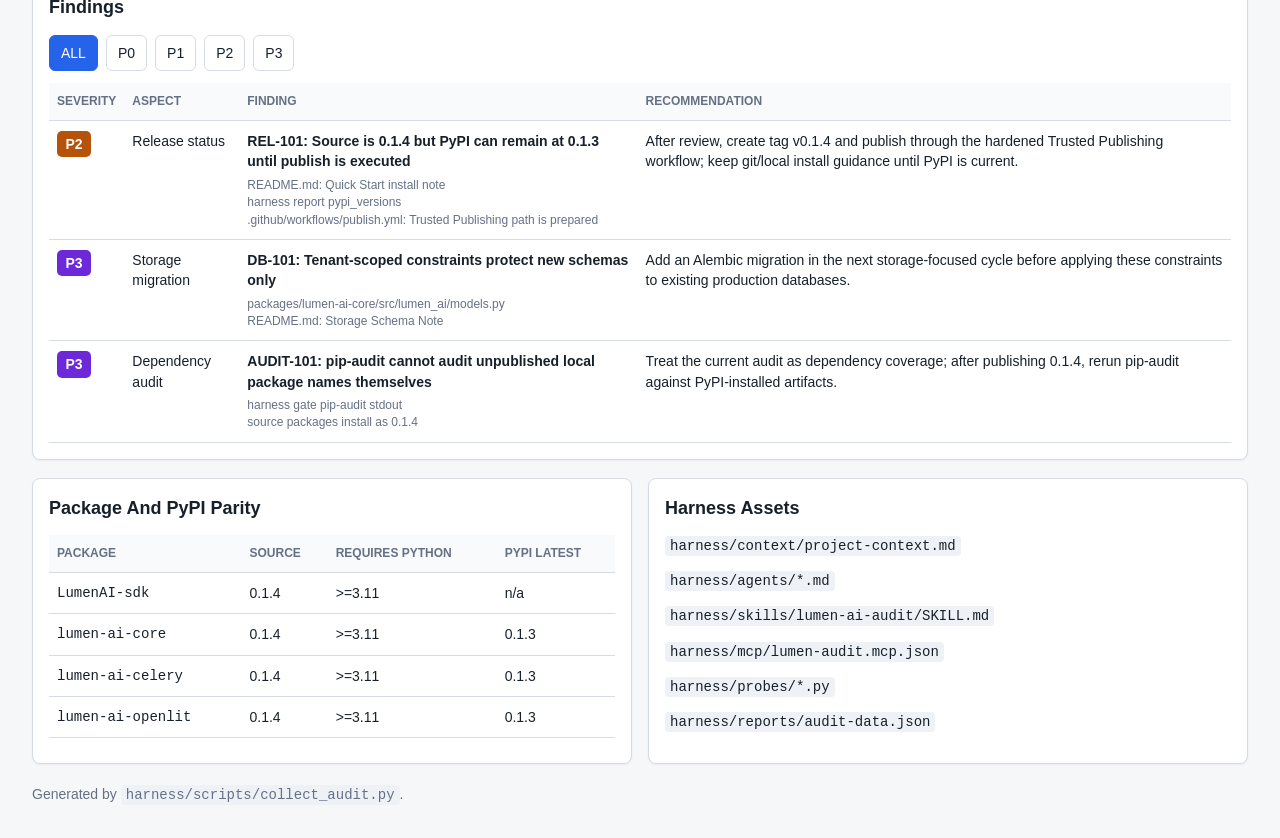
==== commit a4e85a3c: "docs: drop stale CI-billing notes and the internal agent checkpoint GitHub Actions runners start aga" ====
--- a/harness/dashboard/index.html
+++ b/harness/dashboard/index.html
@@ -224,7 +224,6 @@
     }
     function renderAssets() {
       const items = [
-        'CODEX.md',
         'harness/context/project-context.md',
         'harness/agents/*.md',
         'harness/skills/lumen-ai-audit/SKILL.md',
